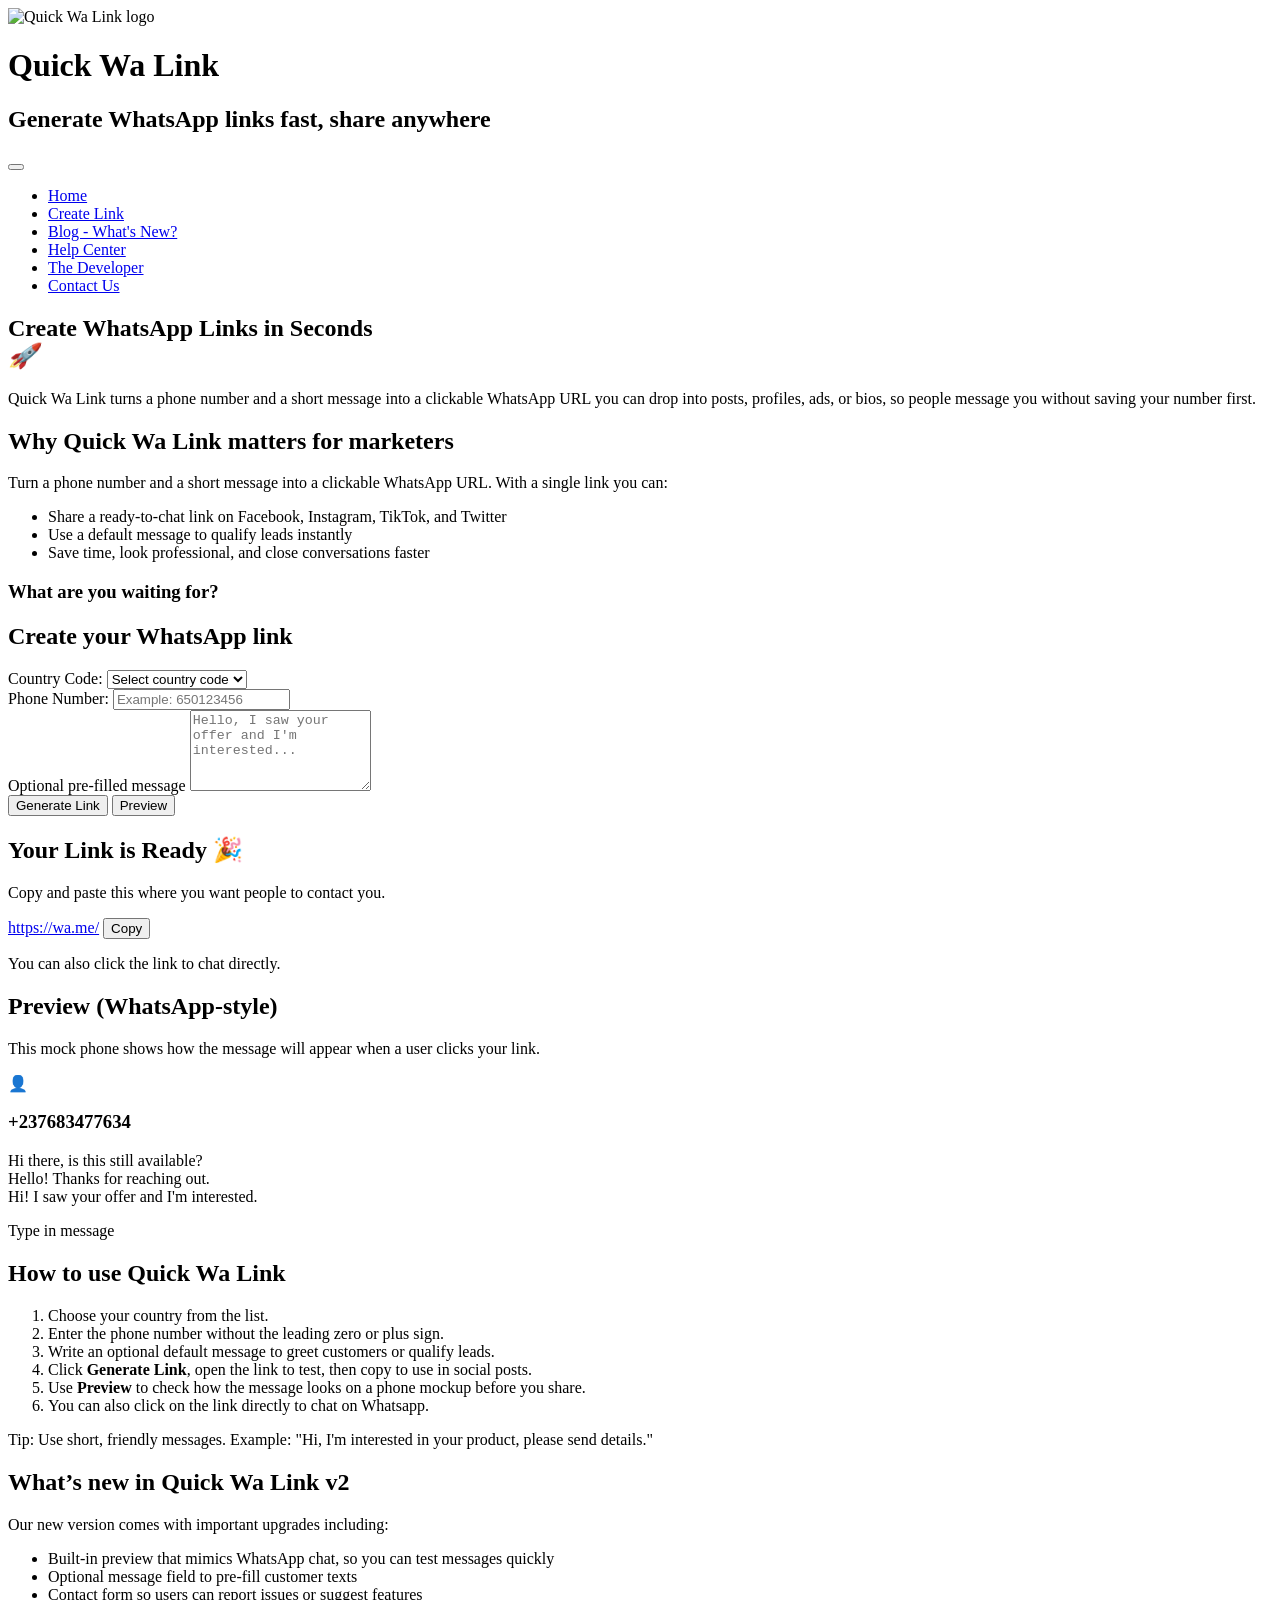
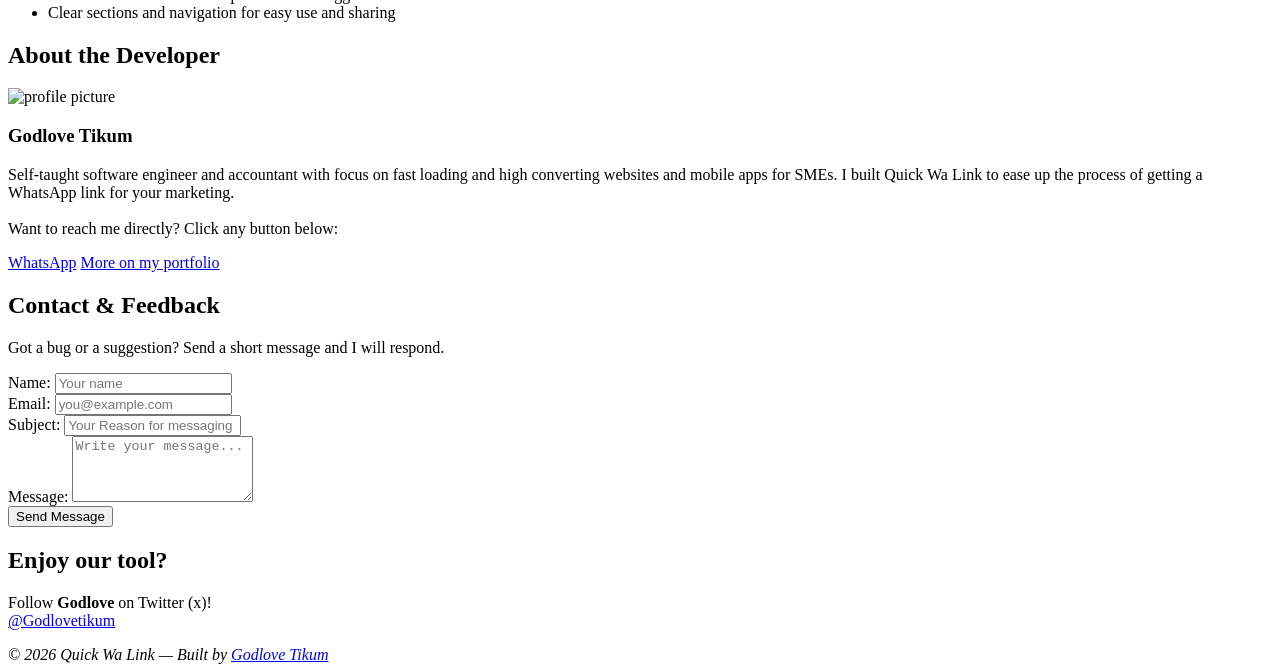
==== index.html @ 8b6dbb68 "Update developer information and links in index.html" ====
<!DOCTYPE html>
<html lang="en">
<head>
  <meta charset="utf-8" />
  <meta name="viewport" content="width=device-width,initial-scale=1" />
  <title>Quick Wa Link</title>
  <meta name="description" content="Quick Wa Link lets you generate free WhatsApp links with pre-filled messages for marketing, sales, and customer service.">
  <meta name="google-site-verification" content="a2Xe9n2LEOxR5Y1d8Mcm4lB1Clta56-SOBj-C-99ik8" />
  <link rel="icon" href="images/quick-wa-link-logo.png" type="image/png">
  <link rel="stylesheet" href="index-style.css" />
</head>
<body>

  <!-- Header -->
  <header class="site-header">
    <img src="images/quick-wa-link-logo.png" class="site-logo" alt="Quick Wa Link logo">
    
    <div class="brand">
      <h1 class="site-title">Quick Wa Link</h1>
      <h2 class="tagline">Generate WhatsApp links fast, share anywhere</h2>
    </div>
    
    <button id="menuBtn" class="menu-btn" aria-label="Toggle menu" aria-controls="navMenu" aria-expanded="false">
      <span class="bar"></span>
      <span class="bar"></span>
      <span class="bar"></span>
    </button>
  </header>
  
  <!-- Navigation -->
  <nav id="navMenu" aria-hidden="true">
    <ul class="nav-list">
      <li><a class="navLinks" href="#intro">Home</a></li>
      <li><a class="navLinks" href="#createLink">Create Link</a></li>
      <li><a class="navLinks" href="#blog">Blog - What's New?</a></li>
      <li><a class="navLinks" href="#help">Help Center</a></li>
      <li><a class="navLinks" href="#developer">The Developer</a></li>
      <li><a class="navLinks" href="#contactSection">Contact Us</a></li>
    </ul>
  </nav>

  <main>
    <!-- Intro / Hero -->
    <section id="intro" class="intro-section">
      <div class="wrap">
        <h2>Create WhatsApp Links in Seconds <br><i>🚀</i></h2>
        <p class="highlight">Quick Wa Link turns a phone number and a short message into a clickable WhatsApp URL you can drop into posts, profiles, ads, or bios, so people message you without saving your number first.</p>
      </div>
    </section>

    <!-- Why Section -->
    <section id="why" class="why-section">
      <div class="wrap">
        <h2>Why Quick Wa Link matters for marketers</h2>
        <p class="highlight">Turn a phone number and a short message into a clickable WhatsApp URL. With a single link you can:</p>
        <ul class="benefits-list">
          <li>Share a ready-to-chat link on Facebook, Instagram, TikTok, and Twitter</li>
          <li>Use a default message to qualify leads instantly</li>
          <li>Save time, look professional, and close conversations faster</li>
        </ul>
        <h3>What are you waiting for?</h3>
      </div>
    </section>

    <!-- Create / Form Section -->
    <section id="createLink" class="form-section">
      <div class="wrap">
        <h2>Create your WhatsApp link</h2>
        
        <form id="waForm">
          <div class="input-group">
            <label for="countryCode">Country Code:</label>
            <select id="countryCode" name="countryCode" required>
              <option value="">Select country code</option>
            </select>
          </div>
          
          <div class="input-group">
            <label for="phone">Phone Number:</label>
            <input id="phone" name="phone" type="tel" inputmode="numeric" pattern="\d{6,15}" maxlength="15" placeholder="Example: 650123456" required />
          </div>
          
          <div class="input-group">
            <label for="message">Optional pre-filled message</label>
            <textarea id="message" name="message" rows="5" placeholder="Hello, I saw your offer and I'm interested..."></textarea>
          </div>
          
          <div class="form-actions">
            <button type="submit" id="generateBtn">Generate Link</button>
            <button type="button" id="previewBtn">Preview</button>
          </div>
          <div id="notification" class="notification" role="status" aria-live="polite"></div>
        </form>
      </div>
    </section>

    <!-- Output / Link Section -->
    <section id="outputSection" class="output-section">
      <div class="wrap">
        <h2 class="output-title">Your Link is Ready 🎉</h2>
        <p class="output-instruction">Copy and paste this where you want people to contact you.</p>
        <div class="link-row">
          <a id="waLink" href="#" target="_blank" rel="noopener noreferrer" class="wa-link">https://wa.me/</a>
          <button id="copyBtn" class="copy-btn">Copy</button>
        </div>
        <p>You can also click the link to chat directly.</p>
      </div>
    </section>

    <!-- Preview Section -->
    <section id="previewSection" class="preview-section">
      <div class="wrap">
        <h2>Preview (WhatsApp-style)</h2>
        <p class="muted">This mock phone shows how the message will appear when a user clicks your link.</p>

        <div class="phone-preview" role="region" aria-label="WhatsApp preview">
          <div class="phone-top">
            <p>👤</p>
            <h3 id="preview-tel">+237683477634</h3>
          </div>
          <div class="phone-body">
            <div class="chat sent">Hi there, is this still available?</div>
            <div class="chat received">Hello! Thanks for reaching out.</div>
            <div class="chat sent" id="previewMessage">Hi! I saw your offer and I'm interested.</div>
          </div>
          <div class="phone-bottom">
            <p class="input">Type in message</p>
          </div>
        </div>
      </div>
    </section>

    <!-- Help / How to use -->
    <section id="help" class="help-section">
      <div class="wrap">
        <h2>How to use Quick Wa Link</h2>
        <ol>
          <li>Choose your country from the list.</li>
          <li>Enter the phone number without the leading zero or plus sign.</li>
          <li>Write an optional default message to greet customers or qualify leads.</li>
          <li>Click <strong>Generate Link</strong>, open the link to test, then copy to use in social posts.</li>
          <li>Use <strong>Preview</strong> to check how the message looks on a phone mockup before you share.</li>
          <li>You can also click on the link directly to chat on Whatsapp.</li>
        </ol>
        
        <p class="note">Tip: Use short, friendly messages. Example: "Hi, I'm interested in your product, please send details."</p>
      </div>
    </section>

    <!-- Blog Section -->
    <section id="blog" class="blog-section">
      <div class="wrap">
        <h2>What’s new in Quick Wa Link v2</h2>
        <p>Our new version comes with important upgrades including:</p>
        <ul>
          <li>Built-in preview that mimics WhatsApp chat, so you can test messages quickly</li>
          <li>Optional message field to pre-fill customer texts</li>
          <li>Contact form so users can report issues or suggest features</li>
          <li>Clear sections and navigation for easy use and sharing</li>
        </ul>
      </div>
    </section>

    <!-- About Developer -->
    <section id="developer" class="developer-section">
      <div class="wrap">
        <h2>About the Developer</h2>
        <div class="card">
          <img src="images/dev-profile-picture.jpg" alt="profile picture" class="profile-picture">
          <h3>Godlove Tikum</h3>
        </div>
        
        <div class="card">
          <p>Self-taught software engineer and accountant with focus on fast loading and high converting websites and mobile apps for SMEs. I built Quick Wa Link to ease up the process of getting a WhatsApp link for your marketing.<br><br>Want to reach me directly? Click any button below:</p>
          <nav class="socials">
            <a id="devWaLink" class="dev-wa" href="https://wa.me/237654841420?text=*Coming%20from%20Quick%20Wa%20Link*%0A%0AHello%20Gody..." target="_blank" rel="noopener noreferrer" data-whatsapp="+237654841420">WhatsApp</a>
            <a id="devFbLink" href="https://godlovetikum.netlify.app" target="_blank" rel="noopener">More on my portfolio</a>
          </nav>
        </div>
      </div>
    </section>

    <!-- Contact / Feedback -->
    <section id="contactSection" class="contact-section">
      <div class="wrap">
        <h2>Contact & Feedback</h2>
        <p class="muted">Got a bug or a suggestion? Send a short message and I will respond.</p>

        <form id="contactForm" action="https://formsubmit.co/5938a3d424f2c96cc46c101212c7d51c" method="post">
          <input type="hidden" name="_captcha" value="false">
          <input type="hidden" name="_next" value="https://quickwalink.netlify.app/thanks">
          
          
          <div class="input-group">
            <label for="name">Name:</label>
            <input id="name" name="name" type="text" placeholder="Your name" required />
          </div>
          
          <div class="input-group">
            <label for="email">Email:</label>
            <input id="email" name="email" type="email" placeholder="you@example.com" required />
          </div>
          
          <div class="input-group">
            <label for="subject">Subject:</label>
            <input type="text" name="subject" id="subject" placeholder="Your Reason for messaging us" required>
          </div>
          
          <div class="input-group">
            <label for="message">Message:</label>
            <textarea id="message" name="message" rows="4" placeholder="Write your message..." required></textarea>
          </div>
          
          <div class="form-actions">
            <button type="submit">Send Message</button>
          </div>
        </form>
      </div>
    </section>
    
    <section class="close">
      <h2>Enjoy our tool?</h2>
      <p>Follow <strong>Godlove</strong> on Twitter (x)!<br> <a href="https://x.com/Godlovetikum" rel="noopener" target="_blank">@Godlovetikum</a></p>
    </section>

    <footer class="site-footer">
      <div class="wrap">
        <i>&COPY; <span id="year"></span> Quick Wa Link — Built by <a href="https://godlovetikum.netlify.app" rel="noopener">Godlove Tikum</a></i>
      </div>
    </footer>
  </main>
  
  <script src="JavaScript.js"></script>
  <script>
    // Auto-update footer year
    document.getElementById("year").textContent = new Date().getFullYear();
  </script>
</body>
</html>
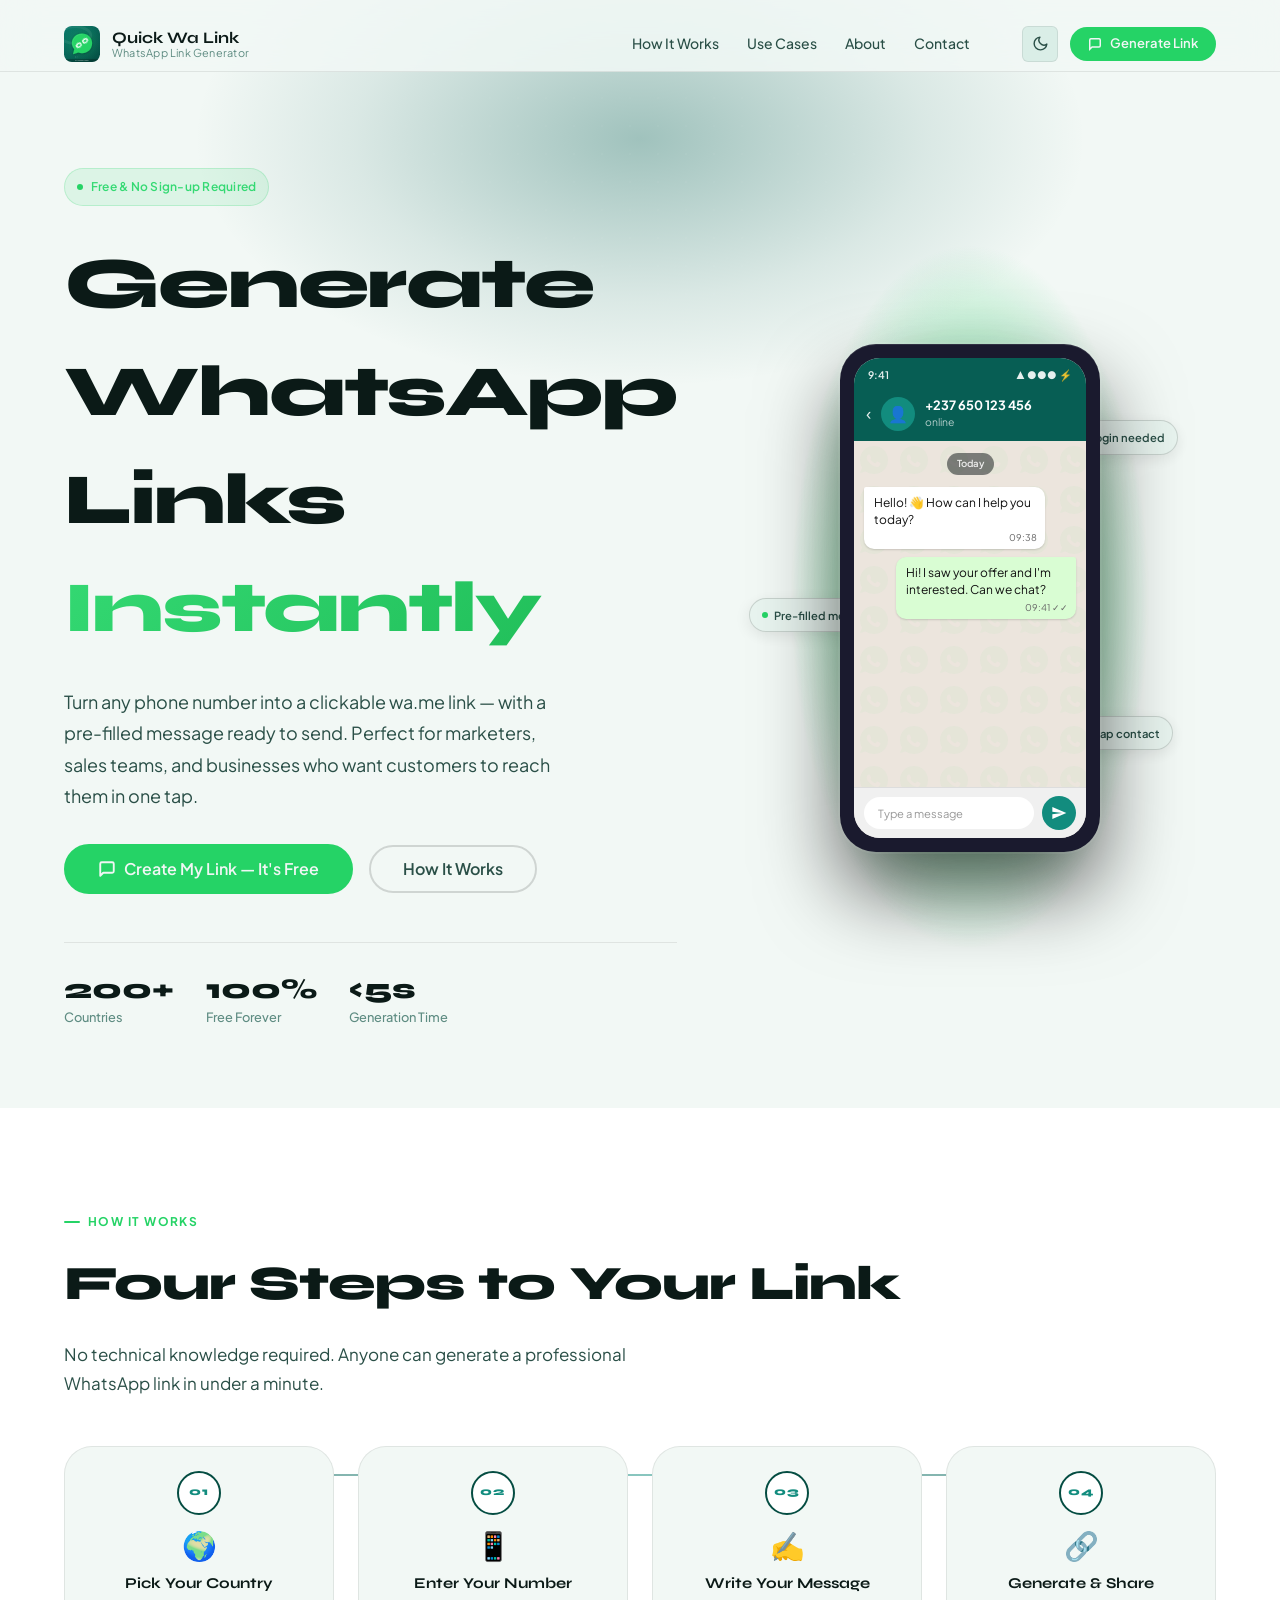
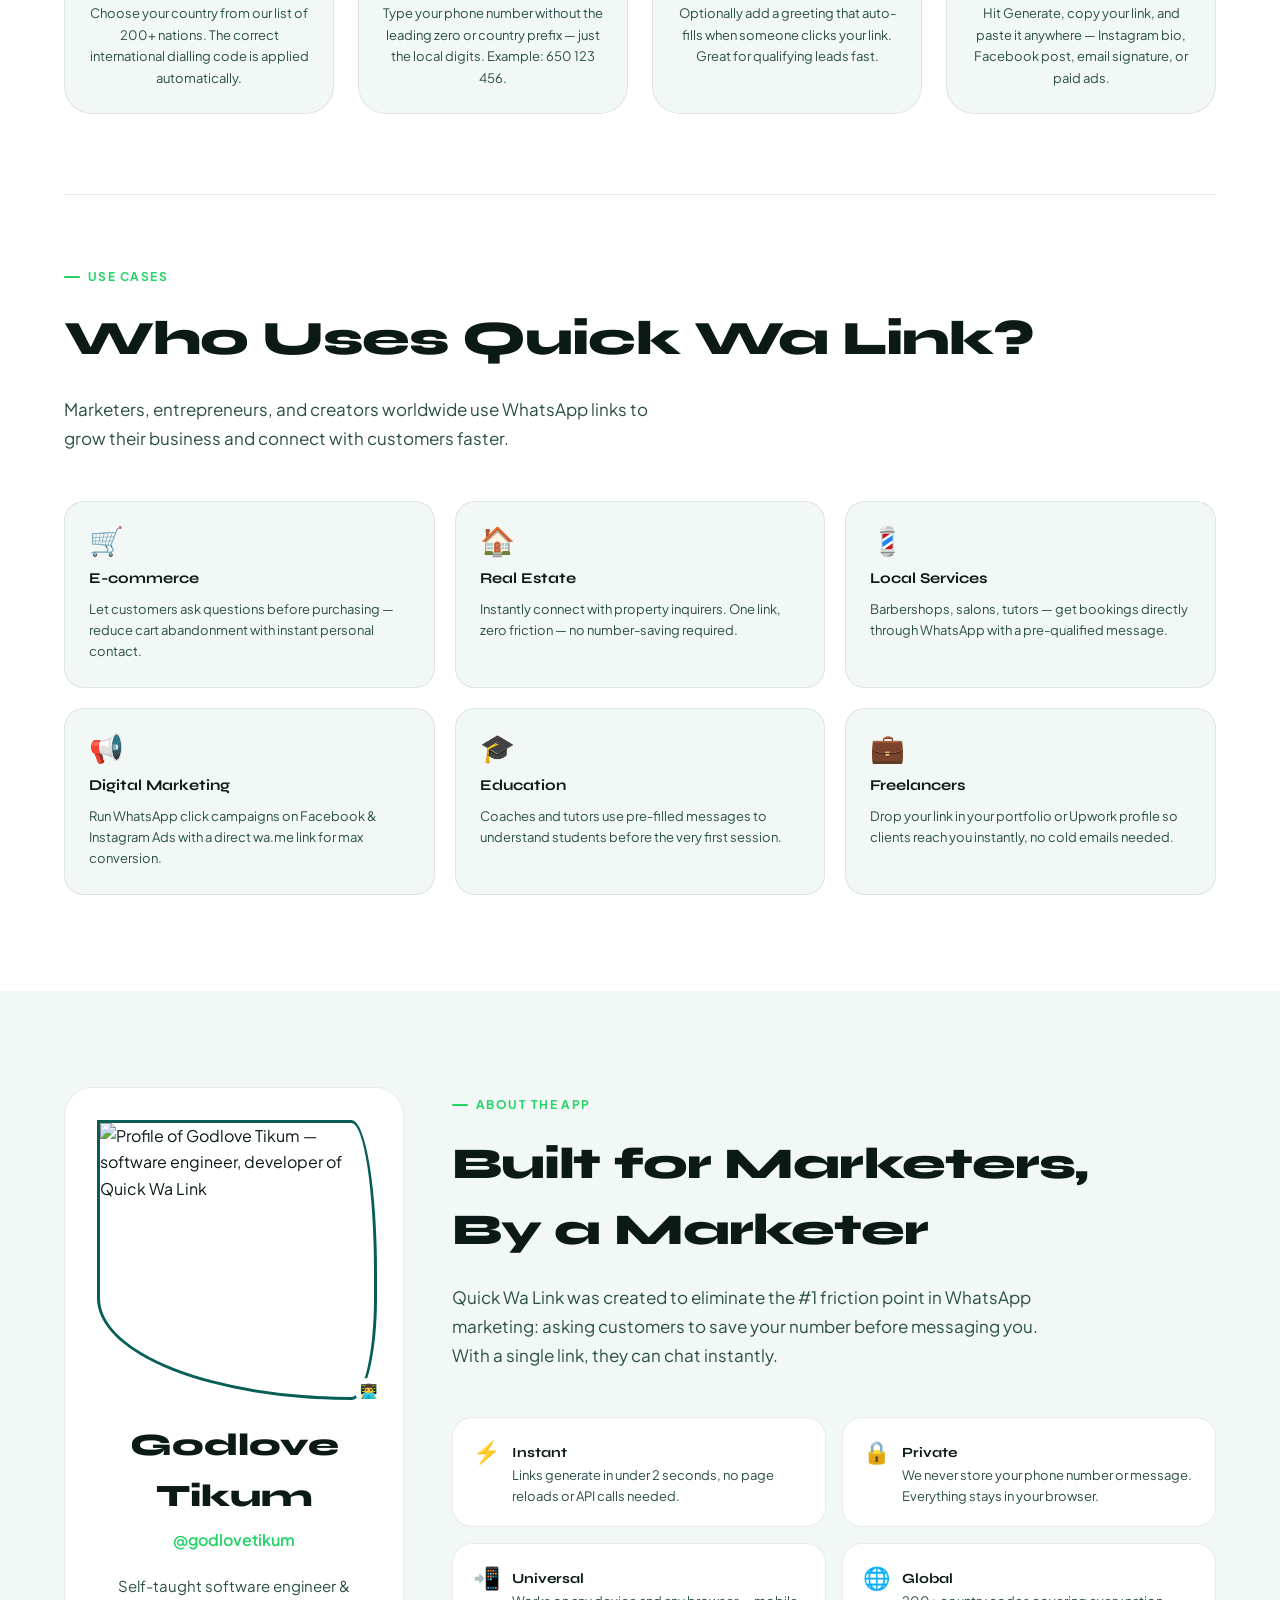
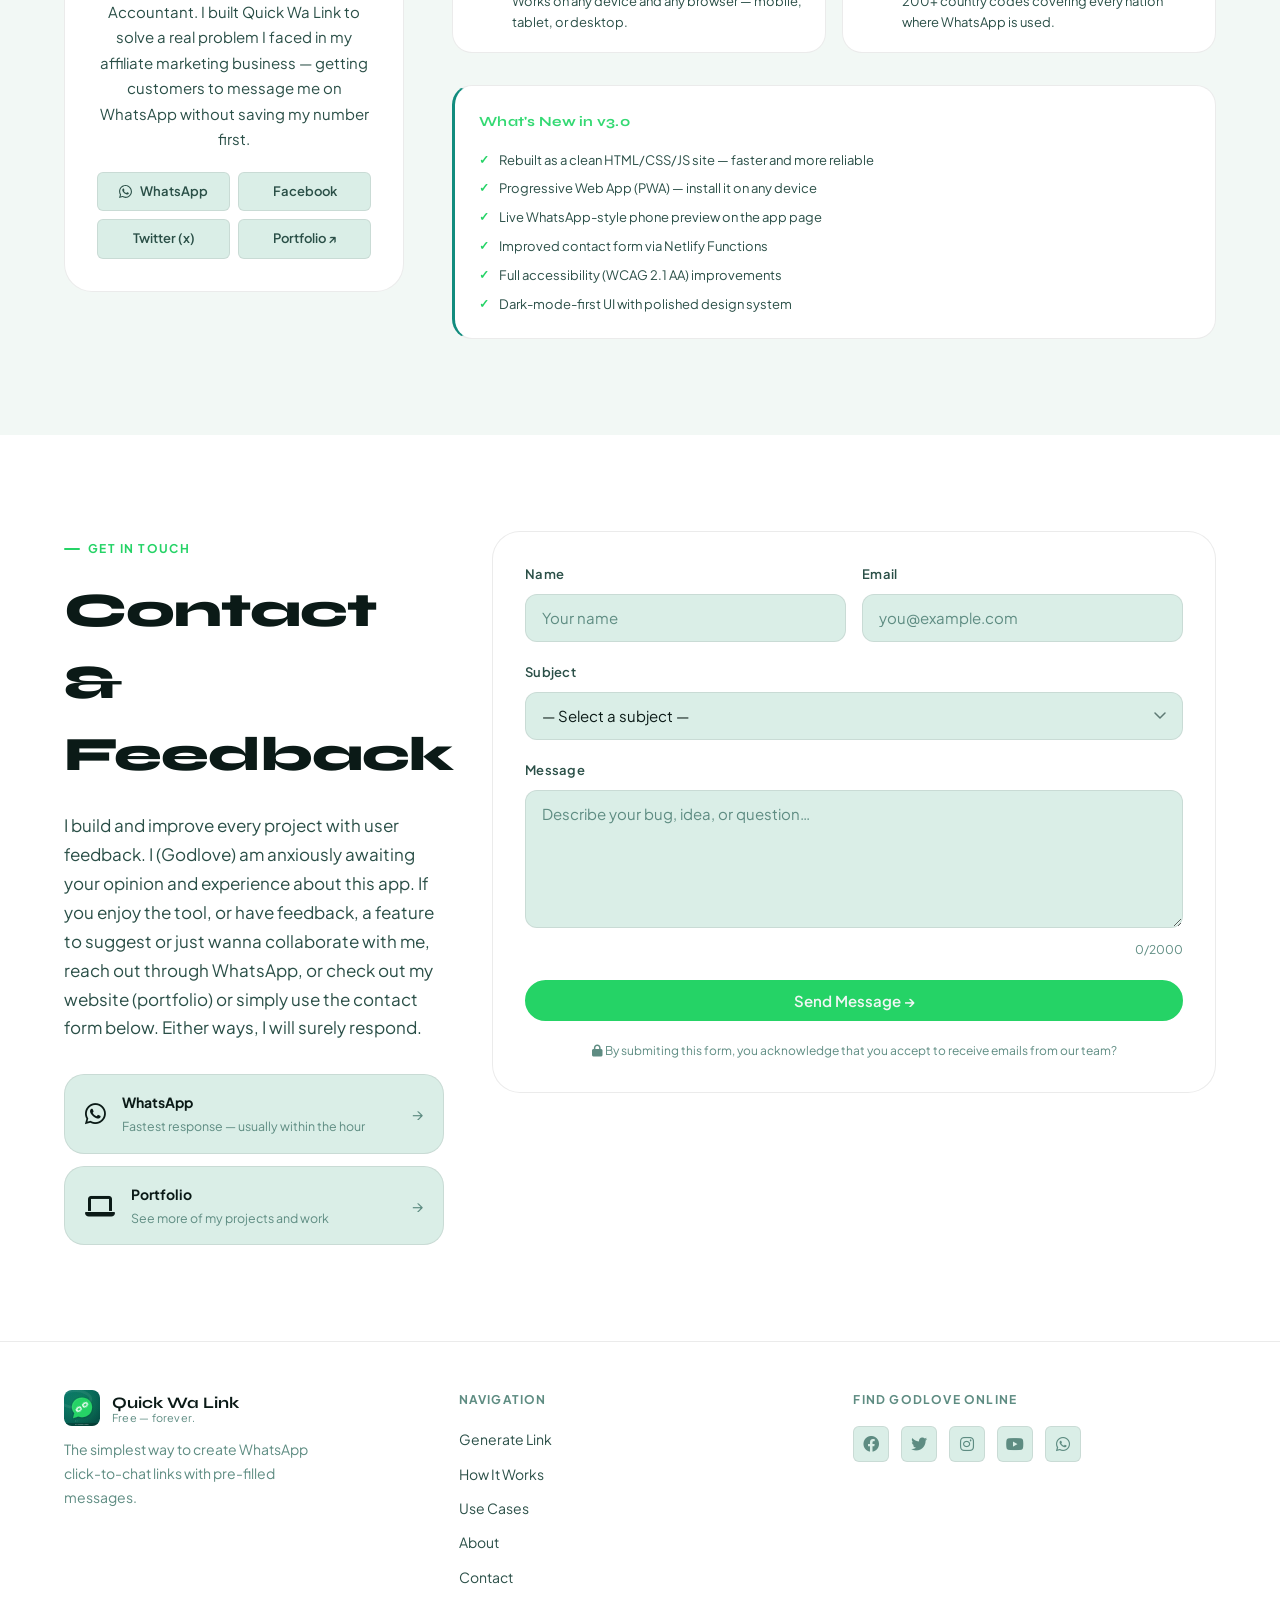
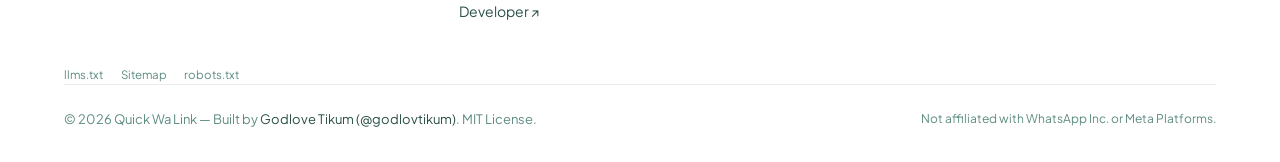
==== commit 5fc4536e: "V0.3 upgrade" ====
--- a/index.html
+++ b/index.html
@@ -1,239 +1,786 @@
 <!DOCTYPE html>
 <html lang="en">
 <head>
-  <meta charset="utf-8" />
-  <meta name="viewport" content="width=device-width,initial-scale=1" />
-  <title>Quick Wa Link</title>
-  <meta name="description" content="Quick Wa Link lets you generate free WhatsApp links with pre-filled messages for marketing, sales, and customer service.">
-  <meta name="google-site-verification" content="a2Xe9n2LEOxR5Y1d8Mcm4lB1Clta56-SOBj-C-99ik8" />
-  <link rel="icon" href="images/quick-wa-link-logo.png" type="image/png">
-  <link rel="stylesheet" href="index-style.css" />
+  <meta charset="UTF-8" />
+  <meta name="viewport" content="width=device-width, initial-scale=1.0" />
+    <meta name="google-site-verification" content="a2Xe9n2LEOxR5Y1d8Mcm4lB1Clta56-SOBj-C-99ik8" />
+  <!-- Primary Meta -->
+  <title>Quick Wa Link — Free WhatsApp Link Generator</title>
+  <meta name="title"       content="Quick Wa Link — Free WhatsApp Link Generator" />
+  <meta name="description" content="Generate free WhatsApp links with pre-filled messages in seconds. No app needed. Perfect for marketers, businesses, and creators. Built by Godlove Tikum." />
+  <meta name="keywords"    content="WhatsApp link generator, wa.me link, WhatsApp marketing, free WhatsApp link, click to chat WhatsApp, pre-filled message WhatsApp" />
+  <meta name="author"      content="Godlove Tikum" />
+  <meta name="robots"      content="index, follow" />
+  <meta name="theme-color" content="#075e54" />
+
+  <!-- Canonical -->
+  <link rel="canonical" href="https://quickwalink.netlify.app/" />
+  
+  <link rel="alternate" type="text/plain" title="LLMs.txt" href="https://quickwalink.netlify.app/llms.txt">
+  <!-- Open Graph -->
+  <meta property="og:type"        content="website" />
+  <meta property="og:url"         content="https://quickwalink.netlify.app/" />
+  <meta property="og:title"       content="Quick Wa Link — Free WhatsApp Link Generator" />
+  <meta property="og:description" content="Generate free WhatsApp links with pre-filled messages in seconds. Perfect for marketers, small businesses, and creators." />
+  <meta property="og:image"       content="https://quickwalink.netlify.app/assets/images/og-image.png" />
+  <meta property="og:site_name"   content="Quick Wa Link" />
+  <meta property="og:locale"      content="en_US" />
+
+  <!-- Twitter Card -->
+  <meta name="twitter:card"        content="summary_large_image" />
+  <meta name="twitter:url"         content="https://quickwalink.netlify.app/" />
+  <meta name="twitter:title"       content="Quick Wa Link — Free WhatsApp Link Generator" />
+  <meta name="twitter:description" content="Create clickable WhatsApp links with pre-filled messages. Share in bios, ads, posts. Free, instant, no account needed." />
+  <meta name="twitter:image"       content="https://quickwalink.netlify.app/assets/images/og-image.png" />
+  <meta name="twitter:creator"     content="@godlovtikum" />
+
+  <!-- PWA -->
+  <link rel="manifest" href="/manifest.json" />
+  <meta name="apple-mobile-web-app-capable"           content="yes" />
+  <meta name="apple-mobile-web-app-status-bar-style"  content="black-translucent" />
+  <meta name="apple-mobile-web-app-title"             content="Quick Wa Link" />
+  <meta name="application-name"                       content="Quick Wa Link" />
+  <link rel="apple-touch-icon"                    href="/assets/icons/icon-192.png" />
+  <link rel="apple-touch-icon" sizes="152x152"   href="/assets/icons/icon-152.png" />
+  <link rel="apple-touch-icon" sizes="144x144"   href="/assets/icons/icon-144.png" />
+  <link rel="apple-touch-icon" sizes="128x128"   href="/assets/icons/icon-128.png" />
+  <meta name="msapplication-TileColor"  content="#075e54" />
+  <meta name="msapplication-TileImage"  content="/assets/icons/icon-144.png" />
+  <meta name="msapplication-config"     content="none" />
+
+  <!-- Favicons -->
+  <link rel="icon" type="image/svg+xml"           href="/assets/icons/icon.svg" />
+  <link rel="icon" type="image/png" sizes="32x32" href="/assets/icons/icon-32.png" />
+  <link rel="icon" type="image/png" sizes="16x16" href="/assets/icons/icon-16.png" />
+  <link rel="shortcut icon" type="image/png"      href="/assets/icons/icon-32.png" />
+
+  <!-- Theme: run before stylesheets to prevent light/dark flash -->
+  <script>
+    (function () {
+      var saved = localStorage.getItem('qwl-theme');
+      var sys   = window.matchMedia('(prefers-color-scheme:light)').matches ? 'light' : 'dark';
+      if ((saved || sys) === 'light') document.documentElement.setAttribute('data-theme', 'light');
+    })();
+  </script>
+
+  <!-- Fonts -->
+  <link rel="preconnect" href="https://fonts.googleapis.com" />
+  <link rel="preconnect" href="https://fonts.gstatic.com" crossorigin />
+  <link href="https://fonts.googleapis.com/css2?family=Syne:wght@400;600;700;800&family=Plus+Jakarta+Sans:ital,wght@0,300;0,400;0,500;0,600;1,400&display=swap" rel="stylesheet" />
+
+  <!-- Styles -->
+  <link rel="stylesheet" href="/assets/css/main.css" />
+  <link rel="stylesheet" href="/assets/css/index.css" />
+  <link rel="stylesheet" href="/assets/css/icons/fonts_awesome.css">
+
+  <!-- Structured Data -->
+  <script type="application/ld+json">
+  {
+    "@context": "https://schema.org",
+    "@type": "WebApplication",
+    "name": "Quick Wa Link",
+    "url": "https://quickwalink.netlify.app",
+    "description": "Free WhatsApp link generator with pre-filled message support. Create wa.me links instantly.",
+    "applicationCategory": "UtilitiesApplication",
+    "operatingSystem": "Any",
+    "offers": {
+      "@type": "Offer",
+      "price": "0",
+      "priceCurrency": "USD"
+    },
+    "author": {
+      "@type": "Person",
+      "name": "Godlove Tikum",
+      "url": "https://godlovetikum.netlify.app",
+      "description": "Self-taught software engineer and accountant based in Cameroon who builds fast loading And high converting websites and mobile apps for SMEs.",
+      "sameAs": [
+        "https://facebook.com/godlovetikum101",
+        "https://x.com/Godlovetikum",
+        "https://github.com/godlovetikum"
+      ]
+    }
+  }
+  </script>
 </head>
 <body>
 
-  <!-- Header -->
-  <header class="site-header">
-    <img src="images/quick-wa-link-logo.png" class="site-logo" alt="Quick Wa Link logo">
-    
-    <div class="brand">
-      <h1 class="site-title">Quick Wa Link</h1>
-      <h2 class="tagline">Generate WhatsApp links fast, share anywhere</h2>
+  <!-- Skip Navigation -->
+  <a href="#mainContent" class="skip-link">Skip to main content</a>
+
+  <!-- ── Site Header ─────────────────────────────────────── -->
+  <header class="site-header" id="siteHeader" role="banner">
+    <div class="container">
+      <div class="header-inner">
+        <a href="/" class="header-brand" aria-label="Quick Wa Link — Home">
+          <img src="/assets/icons/icon.svg" alt="" class="brand-icon" width="36" height="36" aria-hidden="true" />
+          <div class="brand-text">
+            <span class="brand-name">Quick Wa Link</span>
+            <span class="brand-tagline">WhatsApp Link Generator</span>
+          </div>
+        </a>
+
+        <nav class="nav-links" aria-label="Main navigation">
+          <a href="#howItWorks"  class="nav-link">How It Works</a>
+          <a href="#useCases"    class="nav-link">Use Cases</a>
+          <a href="#about"       class="nav-link">About</a>
+          <a href="#contact"     class="nav-link">Contact</a>
+        </nav>
+
+        <div class="header-cta">
+          <button class="theme-toggle" id="themeToggle" aria-label="Switch to light mode" aria-pressed="false">
+            <svg class="icon-sun" width="17" height="17" viewBox="0 0 24 24" fill="none" stroke="currentColor" stroke-width="2" stroke-linecap="round" stroke-linejoin="round" aria-hidden="true">
+              <circle cx="12" cy="12" r="4"/>
+              <path d="M12 2v2M12 20v2M4.93 4.93l1.41 1.41M17.66 17.66l1.41 1.41M2 12h2M20 12h2M6.34 17.66l-1.41 1.41M19.07 4.93l-1.41 1.41"/>
+            </svg>
+            <svg class="icon-moon" width="17" height="17" viewBox="0 0 24 24" fill="none" stroke="currentColor" stroke-width="2" stroke-linecap="round" stroke-linejoin="round" aria-hidden="true">
+              <path d="M21 12.79A9 9 0 1111.21 3 7 7 0 0021 12.79z"/>
+            </svg>
+          </button>
+          <a href="/dashboard/" class="btn btn-primary btn-sm">
+            <svg width="14" height="14" viewBox="0 0 24 24" fill="none" stroke="currentColor" stroke-width="2.5" stroke-linecap="round" aria-hidden="true">
+              <path d="M21 15a2 2 0 01-2 2H7l-4 4V5a2 2 0 012-2h14a2 2 0 012 2z"/>
+            </svg>
+            Generate Link
+          </a>
+        </div>
+
+        <button
+          class="menu-toggle"
+          id="menuToggle"
+          aria-label="Open navigation menu"
+          aria-expanded="false"
+          aria-controls="mobileNav"
+        >
+          <span></span><span></span><span></span>
+        </button>
+      </div>
     </div>
-    
-    <button id="menuBtn" class="menu-btn" aria-label="Toggle menu" aria-controls="navMenu" aria-expanded="false">
-      <span class="bar"></span>
-      <span class="bar"></span>
-      <span class="bar"></span>
-    </button>
   </header>
-  
-  <!-- Navigation -->
-  <nav id="navMenu" aria-hidden="true">
-    <ul class="nav-list">
-      <li><a class="navLinks" href="#intro">Home</a></li>
-      <li><a class="navLinks" href="#createLink">Create Link</a></li>
-      <li><a class="navLinks" href="#blog">Blog - What's New?</a></li>
-      <li><a class="navLinks" href="#help">Help Center</a></li>
-      <li><a class="navLinks" href="#developer">The Developer</a></li>
-      <li><a class="navLinks" href="#contactSection">Contact Us</a></li>
-    </ul>
+
+  <!-- Mobile Navigation -->
+  <nav class="mobile-nav" id="mobileNav" aria-label="Mobile navigation" aria-hidden="true">
+    <div class="mobile-nav-links">
+      <a href="#howItWorks"  class="mobile-nav-link">How It Works</a>
+      <a href="#useCases"    class="mobile-nav-link">Use Cases</a>
+      <a href="#about"       class="mobile-nav-link">About</a>
+      <a href="#contact"     class="mobile-nav-link">Contact</a>
+    </div>
+    <a href="/dashboard/" class="btn btn-primary btn-full">
+      Generate My Link →
+    </a>
   </nav>
 
-  <main>
-    <!-- Intro / Hero -->
-    <section id="intro" class="intro-section">
-      <div class="wrap">
-        <h2>Create WhatsApp Links in Seconds <br><i>🚀</i></h2>
-        <p class="highlight">Quick Wa Link turns a phone number and a short message into a clickable WhatsApp URL you can drop into posts, profiles, ads, or bios, so people message you without saving your number first.</p>
+  <!-- ── Main Content ─────────────────────────────────────── -->
+  <main id="mainContent">
+
+    <!-- ── Hero ─────────────────────────────────────────────── -->
+    <section class="hero" id="hero" aria-labelledby="heroHeadline">
+      <div class="hero-bg" aria-hidden="true"></div>
+
+      <div class="container">
+        <div class="hero-inner">
+
+          <div class="hero-content">
+            <div class="hero-badge reveal">
+              <span class="badge badge-green">
+                <span class="badge-dot" aria-hidden="true"></span>
+                Free &amp; No Sign-up Required
+              </span>
+            </div>
+
+            <h1 class="hero-headline reveal reveal-delay-1" id="heroHeadline">
+              Generate WhatsApp Links
+              <span class="hero-headline-accent">Instantly</span>
+            </h1>
+
+            <p class="hero-subheadline reveal reveal-delay-2">
+              Turn any phone number into a clickable wa.me link — with a pre-filled message ready to send.
+              Perfect for marketers, sales teams, and businesses who want customers to reach them in one tap.
+            </p>
+
+            <div class="hero-actions reveal reveal-delay-3">
+              <a href="/dashboard/" class="btn btn-primary btn-lg">
+                <svg width="18" height="18" viewBox="0 0 24 24" fill="none" stroke="currentColor" stroke-width="2.5" stroke-linecap="round" stroke-linejoin="round" aria-hidden="true">
+                  <path d="M21 15a2 2 0 01-2 2H7l-4 4V5a2 2 0 012-2h14a2 2 0 012 2z"/>
+                </svg>
+                Create My Link — It's Free
+              </a>
+              <a href="#howItWorks" class="btn btn-secondary btn-lg">
+                How It Works
+              </a>
+            </div>
+
+            <div class="hero-stats reveal reveal-delay-4" aria-label="Quick statistics">
+              <div class="stat-item">
+                <span class="stat-value">200+</span>
+                <span class="stat-label">Countries</span>
+              </div>
+              <div class="stat-item">
+                <span class="stat-value">100%</span>
+                <span class="stat-label">Free Forever</span>
+              </div>
+              <div class="stat-item">
+                <span class="stat-value">&lt;5s</span>
+                <span class="stat-label">Generation Time</span>
+              </div>
+            </div>
+          </div>
+
+          <!-- Phone Mockup Visual -->
+          <div class="hero-visual" aria-hidden="true">
+            <div class="hero-phone-wrap">
+              <div class="hero-phone-glow"></div>
+
+              <div class="phone-mockup">
+                <div class="phone-screen">
+                  <!-- Status bar -->
+                  <div class="phone-statusbar">
+                    <span>9:41</span>
+                    <span>▲ ●●● ⚡</span>
+                  </div>
+                  <!-- Chat header -->
+                  <div class="phone-header">
+                    <span class="phone-back-btn" aria-hidden="true">‹</span>
+                    <div class="phone-avatar">👤</div>
+                    <div class="phone-contact-info">
+                      <div class="phone-contact-name">+237 650 123 456</div>
+                      <div class="phone-contact-status">online</div>
+                    </div>
+                  </div>
+                  <!-- Chat body -->
+                  <div class="phone-chat-body">
+                    <div class="chat-date-chip">Today</div>
+                    <div class="chat-bubble received">
+                      Hello! 👋 How can I help you today?
+                      <span class="chat-bubble-time">09:38</span>
+                    </div>
+                    <div class="chat-bubble sent">
+                      Hi! I saw your offer and I'm interested. Can we chat?
+                      <span class="chat-bubble-time">09:41 ✓✓</span>
+                    </div>
+                  </div>
+                  <!-- Input bar -->
+                  <div class="phone-input-bar">
+                    <div class="phone-input-field">Type a message</div>
+                    <div class="phone-send-btn" aria-hidden="true">
+                      <svg width="16" height="16" viewBox="0 0 24 24">
+                        <path d="M2.01 21L23 12 2.01 3 2 10l15 2-15 2z"/>
+                      </svg>
+                    </div>
+                  </div>
+                </div>
+              </div>
+
+              <!-- Floating tag labels -->
+              <div class="phone-float-tags" aria-hidden="true">
+                <div class="phone-float-tag">
+                  <span class="tag-dot"></span>No login needed
+                </div>
+                <div class="phone-float-tag">
+                  <span class="tag-dot"></span>Pre-filled message
+                </div>
+                <div class="phone-float-tag">
+                  <span class="tag-dot"></span>One-tap contact
+                </div>
+              </div>
+            </div>
+          </div>
+
+        </div>
       </div>
     </section>
 
-    <!-- Why Section -->
-    <section id="why" class="why-section">
-      <div class="wrap">
-        <h2>Why Quick Wa Link matters for marketers</h2>
-        <p class="highlight">Turn a phone number and a short message into a clickable WhatsApp URL. With a single link you can:</p>
-        <ul class="benefits-list">
-          <li>Share a ready-to-chat link on Facebook, Instagram, TikTok, and Twitter</li>
-          <li>Use a default message to qualify leads instantly</li>
-          <li>Save time, look professional, and close conversations faster</li>
-        </ul>
-        <h3>What are you waiting for?</h3>
+    <!-- ── How It Works ──────────────────────────────────────── -->
+    <section class="section how-it-works" id="howItWorks" aria-labelledby="howItWorksTitle">
+      <div class="container">
+
+        <div class="reveal">
+          <p class="section-label">How It Works</p>
+          <h2 class="section-title" id="howItWorksTitle">Four Steps to Your Link</h2>
+          <p class="section-subtitle">
+            No technical knowledge required. Anyone can generate a professional WhatsApp link in under a minute.
+          </p>
+        </div>
+
+        <div class="steps-grid" role="list" aria-label="Steps to generate a WhatsApp link">
+
+          <div class="step-card reveal reveal-delay-1" role="listitem">
+            <div class="step-number" aria-hidden="true">01</div>
+            <div class="step-icon" aria-hidden="true">🌍</div>
+            <h3 class="step-title">Pick Your Country</h3>
+            <p class="step-desc">
+              Choose your country from our list of 200+ nations. The correct international dialling code is applied automatically.
+            </p>
+          </div>
+
+          <div class="step-card reveal reveal-delay-2" role="listitem">
+            <div class="step-number" aria-hidden="true">02</div>
+            <div class="step-icon" aria-hidden="true">📱</div>
+            <h3 class="step-title">Enter Your Number</h3>
+            <p class="step-desc">
+              Type your phone number without the leading zero or country prefix — just the local digits. Example: 650 123 456.
+            </p>
+          </div>
+
+          <div class="step-card reveal reveal-delay-3" role="listitem">
+            <div class="step-number" aria-hidden="true">03</div>
+            <div class="step-icon" aria-hidden="true">✍️</div>
+            <h3 class="step-title">Write Your Message</h3>
+            <p class="step-desc">
+              Optionally add a greeting that auto-fills when someone clicks your link. Great for qualifying leads fast.
+            </p>
+          </div>
+
+          <div class="step-card reveal reveal-delay-4" role="listitem">
+            <div class="step-number" aria-hidden="true">04</div>
+            <div class="step-icon" aria-hidden="true">🔗</div>
+            <h3 class="step-title">Generate &amp; Share</h3>
+            <p class="step-desc">
+              Hit Generate, copy your link, and paste it anywhere — Instagram bio, Facebook post, email signature, or paid ads.
+            </p>
+          </div>
+
+        </div>
+
+        <div class="section-divider" aria-hidden="true"></div>
+
+        <!-- Use Cases -->
+        <div id="useCases" aria-labelledby="useCasesTitle">
+          <div class="reveal">
+            <p class="section-label">Use Cases</p>
+            <h2 class="section-title" id="useCasesTitle">Who Uses Quick Wa Link?</h2>
+            <p class="section-subtitle">
+              Marketers, entrepreneurs, and creators worldwide use WhatsApp links to grow their business and connect with customers faster.
+            </p>
+          </div>
+
+          <div class="use-cases-grid">
+
+            <article class="use-case-card reveal reveal-delay-1">
+              <div class="use-case-icon" aria-hidden="true">🛒</div>
+              <h3 class="use-case-title">E-commerce</h3>
+              <p class="use-case-desc">Let customers ask questions before purchasing — reduce cart abandonment with instant personal contact.</p>
+            </article>
+
+            <article class="use-case-card reveal reveal-delay-2">
+              <div class="use-case-icon" aria-hidden="true">🏠</div>
+              <h3 class="use-case-title">Real Estate</h3>
+              <p class="use-case-desc">Instantly connect with property inquirers. One link, zero friction — no number-saving required.</p>
+            </article>
+
+            <article class="use-case-card reveal reveal-delay-3">
+              <div class="use-case-icon" aria-hidden="true">💈</div>
+              <h3 class="use-case-title">Local Services</h3>
+              <p class="use-case-desc">Barbershops, salons, tutors — get bookings directly through WhatsApp with a pre-qualified message.</p>
+            </article>
+
+            <article class="use-case-card reveal reveal-delay-1">
+              <div class="use-case-icon" aria-hidden="true">📢</div>
+              <h3 class="use-case-title">Digital Marketing</h3>
+              <p class="use-case-desc">Run WhatsApp click campaigns on Facebook &amp; Instagram Ads with a direct wa.me link for max conversion.</p>
+            </article>
+
+            <article class="use-case-card reveal reveal-delay-2">
+              <div class="use-case-icon" aria-hidden="true">🎓</div>
+              <h3 class="use-case-title">Education</h3>
+              <p class="use-case-desc">Coaches and tutors use pre-filled messages to understand students before the very first session.</p>
+            </article>
+
+            <article class="use-case-card reveal reveal-delay-3">
+              <div class="use-case-icon" aria-hidden="true">💼</div>
+              <h3 class="use-case-title">Freelancers</h3>
+              <p class="use-case-desc">Drop your link in your portfolio or Upwork profile so clients reach you instantly, no cold emails needed.</p>
+            </article>
+
+          </div>
+        </div>
+
       </div>
     </section>
 
-    <!-- Create / Form Section -->
-    <section id="createLink" class="form-section">
-      <div class="wrap">
-        <h2>Create your WhatsApp link</h2>
-        
-        <form id="waForm">
-          <div class="input-group">
-            <label for="countryCode">Country Code:</label>
-            <select id="countryCode" name="countryCode" required>
-              <option value="">Select country code</option>
-            </select>
-          </div>
-          
-          <div class="input-group">
-            <label for="phone">Phone Number:</label>
-            <input id="phone" name="phone" type="tel" inputmode="numeric" pattern="\d{6,15}" maxlength="15" placeholder="Example: 650123456" required />
-          </div>
-          
-          <div class="input-group">
-            <label for="message">Optional pre-filled message</label>
-            <textarea id="message" name="message" rows="5" placeholder="Hello, I saw your offer and I'm interested..."></textarea>
-          </div>
-          
-          <div class="form-actions">
-            <button type="submit" id="generateBtn">Generate Link</button>
-            <button type="button" id="previewBtn">Preview</button>
-          </div>
-          <div id="notification" class="notification" role="status" aria-live="polite"></div>
-        </form>
+    <!-- ── About ─────────────────────────────────────────────── -->
+    <section class="section" id="about" aria-labelledby="aboutTitle">
+      <div class="container">
+        <h2 class="sr-only" id="aboutTitle">About Quick Wa Link &amp; Its Developer</h2>
+
+        <div class="about-inner">
+
+          <!-- Developer Card -->
+          <aside>
+            <div class="dev-card reveal">
+              <div class="dev-avatar-wrap">
+                <img
+                  src="https://godlovetikum.netlify.app/assets/images/godlove-tikum-profile.png"
+                  alt="Profile of Godlove Tikum — software engineer, developer of Quick Wa Link"
+                  class="dev-avatar"
+                  width="80"
+                  height="80"
+                  loading="lazy"
+                />
+                <div class="dev-avatar-badge" aria-hidden="true">👨‍💻</div>
+              </div>
+
+              <h3 class="dev-name">Godlove Tikum</h3>
+              <p class="dev-handle">@godlovetikum</p>
+
+              <p class="dev-bio">
+                Self-taught software engineer & Accountant. I built Quick Wa Link to solve a real problem I faced in my affiliate marketing business — getting customers to message me on WhatsApp without saving my number first.
+              </p>
+
+              <div class="dev-socials" role="list" aria-label="Social media links">
+
+                <a
+                  href="https://wa.me/237654841420?text=*From%20Quick%20Wa%20Link*%0AHello%20Godlove!"
+                  target="_blank"
+                  rel="noopener noreferrer"
+                  class="dev-social-btn wa-btn"
+                  role="listitem"
+                  aria-label="Chat with Godlove on WhatsApp"
+                >
+                  <svg width="13" height="13" viewBox="0 0 24 24" fill="currentColor" aria-hidden="true">
+                    <path d="M17.472 14.382c-.297-.149-1.758-.867-2.03-.967-.273-.099-.471-.148-.67.15-.197.297-.767.966-.94 1.164-.173.199-.347.223-.644.075-.297-.15-1.255-.463-2.39-1.475-.883-.788-1.48-1.761-1.653-2.059-.173-.297-.018-.458.13-.606.134-.133.298-.347.446-.52.149-.174.198-.298.298-.497.099-.198.05-.371-.025-.52-.075-.149-.669-1.612-.916-2.207-.242-.579-.487-.5-.669-.51-.173-.008-.371-.01-.57-.01-.198 0-.52.074-.792.372-.272.297-1.04 1.016-1.04 2.479 0 1.462 1.065 2.875 1.213 3.074.149.198 2.096 3.2 5.077 4.487.709.306 1.262.489 1.694.625.712.227 1.36.195 1.871.118.571-.085 1.758-.719 2.006-1.413.248-.694.248-1.289.173-1.413-.074-.124-.272-.198-.57-.347m-5.421 7.403h-.004a9.87 9.87 0 01-5.031-1.378l-.361-.214-3.741.982.998-3.648-.235-.374a9.86 9.86 0 01-1.51-5.26c.001-5.45 4.436-9.884 9.888-9.884 2.64 0 5.122 1.03 6.988 2.898a9.825 9.825 0 012.893 6.994c-.003 5.45-4.437 9.884-9.885 9.884m8.413-18.297A11.815 11.815 0 0012.05 0C5.495 0 .16 5.335.157 11.892c0 2.096.547 4.142 1.588 5.945L.057 24l6.305-1.654a11.882 11.882 0 005.683 1.448h.005c6.554 0 11.89-5.335 11.893-11.893a11.821 11.821 0 00-3.48-8.413z"/>
+                  </svg>
+                  WhatsApp
+                </a>
+
+                <a href="https://facebook.com/godlovetikum" target="_blank" rel="noopener noreferrer" class="dev-social-btn" role="listitem" aria-label="Godlove on Facebook">
+                  Facebook
+                </a>
+
+                <a href="https://x.com/Godlovtikum" target="_blank" rel="noopener noreferrer" class="dev-social-btn" role="listitem" aria-label="Godlove on Twitter">
+                  Twitter (x)
+                </a>
+
+                <a href="https://godlovetikum.netlify.app" target="_blank" rel="noopener" class="dev-social-btn" role="listitem" aria-label="Godlove Tikum portfolio website">
+                  Portfolio ↗
+                </a>
+
+              </div>
+            </div>
+          </aside>
+
+          <!-- App Info -->
+          <div class="about-app-info">
+
+            <div class="reveal">
+              <p class="section-label">About the App</p>
+              <h3 class="section-title section-title--about">
+                Built for Marketers,<br />By a Marketer
+              </h3>
+              <p class="section-subtitle">
+                Quick Wa Link was created to eliminate the #1 friction point in WhatsApp marketing: asking customers to save your number before messaging you. With a single link, they can chat instantly.
+              </p>
+            </div>
+
+            <div class="app-features-grid">
+
+              <div class="app-feature reveal reveal-delay-1">
+                <span class="app-feature-icon" aria-hidden="true">⚡</span>
+                <div>
+                  <strong class="app-feature-title">Instant</strong>
+                  <p class="app-feature-desc">Links generate in under 2 seconds, no page reloads or API calls needed.</p>
+                </div>
+              </div>
+
+              <div class="app-feature reveal reveal-delay-2">
+                <span class="app-feature-icon" aria-hidden="true">🔒</span>
+                <div>
+                  <strong class="app-feature-title">Private</strong>
+                  <p class="app-feature-desc">We never store your phone number or message. Everything stays in your browser.</p>
+                </div>
+              </div>
+
+              <div class="app-feature reveal reveal-delay-3">
+                <span class="app-feature-icon" aria-hidden="true">📲</span>
+                <div>
+                  <strong class="app-feature-title">Universal</strong>
+                  <p class="app-feature-desc">Works on any device and any browser — mobile, tablet, or desktop.</p>
+                </div>
+              </div>
+
+              <div class="app-feature reveal reveal-delay-4">
+                <span class="app-feature-icon" aria-hidden="true">🌐</span>
+                <div>
+                  <strong class="app-feature-title">Global</strong>
+                  <p class="app-feature-desc">200+ country codes covering every nation where WhatsApp is used.</p>
+                </div>
+              </div>
+
+            </div>
+
+            <div class="changelog reveal">
+              <h4 class="changelog-title">What's New in v3.0</h4>
+              <ul class="changelog-list">
+                <li>Rebuilt as a clean HTML/CSS/JS site — faster and more reliable</li>
+                <li>Progressive Web App (PWA) — install it on any device</li>
+                <li>Live WhatsApp-style phone preview on the app page</li>
+                <li>Improved contact form via Netlify Functions</li>
+                <li>Full accessibility (WCAG 2.1 AA) improvements</li>
+                <li>Dark-mode-first UI with polished design system</li>
+              </ul>
+            </div>
+
+          </div>
+        </div>
       </div>
     </section>
 
-    <!-- Output / Link Section -->
-    <section id="outputSection" class="output-section">
-      <div class="wrap">
-        <h2 class="output-title">Your Link is Ready 🎉</h2>
-        <p class="output-instruction">Copy and paste this where you want people to contact you.</p>
-        <div class="link-row">
-          <a id="waLink" href="#" target="_blank" rel="noopener noreferrer" class="wa-link">https://wa.me/</a>
-          <button id="copyBtn" class="copy-btn">Copy</button>
-        </div>
-        <p>You can also click the link to chat directly.</p>
+    <!-- ── Contact ───────────────────────────────────────────── -->
+    <section class="section" id="contact" aria-labelledby="contactTitle">
+      <div class="container">
+
+        <!-- Success state (hidden until form submitted) -->
+        <div id="contactSuccessState" class="is-hidden" aria-live="polite">
+          <div class="success-state">
+            <div class="success-icon" aria-hidden="true">✅</div>
+            <h2 class="success-title">Message sent successfully!</h2>
+            <p class="success-text">
+              Thank you for reaching out. Godlove will reply within 24 hours.
+              In the meantime, connect on socials below.
+            </p>
+            <div class="success-actions">
+              <a href="https://facebook.com/godlovetikum101" target="_blank" rel="noopener noreferrer" class="btn btn-secondary">Facebook</a>
+              <a href="https://x.com/Godlovtikum"   target="_blank" rel="noopener noreferrer" class="btn btn-secondary">Twitter (x)</a>
+              <button class="btn btn-primary" id="sendAnotherBtn" type="button">Send Another Message</button>
+            </div>
+          </div>
+        </div>
+
+        <!-- Form state -->
+        <div id="contactFormState">
+          <div class="contact-inner">
+
+            <!-- Info column -->
+            <div class="contact-info-col reveal">
+              <p class="section-label">Get in Touch</p>
+              <h2 class="section-title" id="contactTitle">Contact &amp; Feedback</h2>
+              <p class="section-subtitle contact-subtitle">
+                I build and improve every project with user feedback. I (Godlove) am anxiously awaiting your opinion and experience about this app.
+                If you enjoy the tool, or have feedback, a feature to suggest or just wanna collaborate with me, reach out through WhatsApp, 
+                or check out my website (portfolio) or simply use the contact form below. Either ways, I will surely respond.
+              </p>
+
+              <div class="contact-methods" role="list" aria-label="Contact methods">
+
+                <a
+                  href="https://wa.me/237654841420?text=*From%20Quick%20Wa%20Link%20Contact%20Form*%0AHello%20Godlove!"
+                  target="_blank"
+                  rel="noopener noreferrer"
+                  class="contact-method"
+                  role="listitem"
+                >
+                  <span class="contact-method-icon fab fa-whatsapp" aria-hidden="true"></span>
+                  <div>
+                    <div class="contact-method-label">WhatsApp</div>
+                    <div class="contact-method-hint">Fastest response — usually within the hour</div>
+                  </div>
+                  <span class="contact-method-arrow" aria-hidden="true">→</span>
+                </a>
+
+                <a
+                  href="https://godlovetikum.netlify.app"
+                  target="_blank"
+                  rel="noopener"
+                  class="contact-method"
+                  role="listitem"
+                >
+                  <span class="contact-method-icon fas fa-laptop" aria-hidden="true"></span>
+                  <div>
+                    <div class="contact-method-label">Portfolio</div>
+                    <div class="contact-method-hint">See more of my projects and work</div>
+                  </div>
+                  <span class="contact-method-arrow" aria-hidden="true">→</span>
+                </a>
+
+              </div>
+            </div>
+
+            <!-- Form -->
+            <div class="contact-form-card reveal reveal-delay-2">
+              <form id="contactForm" novalidate aria-label="Contact form" action="javascript:void(0);">
+
+                <div class="contact-form-body">
+
+                  <div class="contact-form-grid">
+                    <div class="form-group">
+                      <label for="contactName" class="form-label">Name</label>
+                      <input
+                        id="contactName"
+                        name="name"
+                        type="text"
+                        class="form-control"
+                        placeholder="Your name"
+                        required
+                        autocomplete="name"
+                      />
+                    </div>
+                    <div class="form-group">
+                      <label for="contactEmail" class="form-label">Email</label>
+                      <input
+                        id="contactEmail"
+                        name="email"
+                        type="email"
+                        class="form-control"
+                        placeholder="you@example.com"
+                        required
+                        autocomplete="email"
+                      />
+                    </div>
+                  </div>
+
+                  <div class="form-group">
+                    <label for="contactSubject" class="form-label">Subject</label>
+                    <select id="contactSubject" name="subject" class="form-control" required>
+                      <option value="">— Select a subject —</option>
+                      <option value="Bug Report">Bug Report</option>
+                      <option value="Feature Request">Feature Request</option>
+                      <option value="General Feedback">General Feedback</option>
+                      <option value="Business Inquiry">Business Inquiry</option>
+                      <option value="Partnership">Partnership</option>
+                      <option value="Other">Other</option>
+                    </select>
+                  </div>
+
+                  <div class="form-group">
+                    <label for="contactMessage" class="form-label">Message</label>
+                    <textarea
+                      id="contactMessage"
+                      name="message"
+                      class="form-control"
+                      rows="5"
+                      placeholder="Describe your bug, idea, or question…"
+                      required
+                      minlength="10"
+                      maxlength="2000"
+                    ></textarea>
+                    <div class="char-counter" id="contactMsgCharCount" aria-live="polite">0/2000</div>
+                  </div>
+
+                  <button
+                    id="contactSubmitBtn"
+                    type="submit"
+                    class="btn btn-primary btn-full"
+                  >
+                    Send Message →
+                  </button>
+
+                  <p class="privacy-note">
+                    <i class="fas fa-lock"></i> By submiting this form, you acknowledge that you accept to receive emails from our team?
+                  </p>
+
+                </div>
+              </form>
+            </div>
+
+          </div>
+        </div>
+
       </div>
     </section>
 
-    <!-- Preview Section -->
-    <section id="previewSection" class="preview-section">
-      <div class="wrap">
-        <h2>Preview (WhatsApp-style)</h2>
-        <p class="muted">This mock phone shows how the message will appear when a user clicks your link.</p>
-
-        <div class="phone-preview" role="region" aria-label="WhatsApp preview">
-          <div class="phone-top">
-            <p>👤</p>
-            <h3 id="preview-tel">+237683477634</h3>
-          </div>
-          <div class="phone-body">
-            <div class="chat sent">Hi there, is this still available?</div>
-            <div class="chat received">Hello! Thanks for reaching out.</div>
-            <div class="chat sent" id="previewMessage">Hi! I saw your offer and I'm interested.</div>
-          </div>
-          <div class="phone-bottom">
-            <p class="input">Type in message</p>
-          </div>
-        </div>
+  </main>
+
+  <!-- ── Site Footer ──────────────────────────────────────── -->
+  <footer class="site-footer" role="contentinfo">
+    <div class="container">
+      <div class="footer-grid">
+
+        <div class="footer-brand">
+          <a href="/" class="header-brand" aria-label="Quick Wa Link">
+            <img src="/assets/icons/icon.svg" alt="" class="brand-icon" width="36" height="36" aria-hidden="true" />
+            <div class="brand-text">
+              <span class="brand-name">Quick Wa Link</span>
+              <span class="brand-tagline">Free — forever.</span>
+            </div>
+          </a>
+          <p>The simplest way to create WhatsApp click-to-chat links with pre-filled messages.</p>
+        </div>
+
+        <nav aria-label="Footer navigation">
+          <p class="footer-nav-title">Navigation</p>
+          <ul class="footer-nav-list">
+            <li><a href="/dashboard/"   class="footer-nav-link">Generate Link</a></li>
+            <li><a href="#howItWorks" class="footer-nav-link">How It Works</a></li>
+            <li><a href="#useCases"   class="footer-nav-link">Use Cases</a></li>
+            <li><a href="#about"      class="footer-nav-link">About</a></li>
+            <li><a href="#contact"    class="footer-nav-link">Contact</a></li>
+            <li><a href="https://godlovetikum.netlify.app" target="_blank"  class="footer-nav-link">Developer ↗</a></li>
+          </ul>
+        </nav>
+
+        <div>
+          <p class="footer-social-title">Find Godlove online</p>
+          <ul class="footer-social-list" role="list" aria-label="Social media links">
+            <li>
+              <a href="https://facebook.com/godlovetikum101"  
+                target="_blank" rel="noopener noreferrer" 
+                class="footer-social-link" aria-label="Facebook">
+                <i class="fab fa-facebook" aria-hidden="true"></i>
+              </a>
+            </li>
+            <li>
+              <a href="https://x.com/@godlovetikum"    
+                target="_blank" rel="noopener noreferrer" 
+                class="footer-social-link" aria-label="Twitter">
+                <i class="fab fa-twitter" aria-hidden="true"></i>
+              </a>
+            </li>
+            <li>
+              <a href="https://instagram.com/godlovtikum" 
+                target="_blank" rel="noopener noreferrer"
+                class="footer-social-link" aria-label="Instagram">
+                <i class="fab fa-instagram" aria-hidden="true"></i>
+                </a>
+            </li>
+            <li>
+              <a href="https://youtube.com/@godlovtikum"  
+                target="_blank" rel="noopener noreferrer" 
+                class="footer-social-link" aria-label="YouTube">
+                <i class="fab fa-youtube" aria-hidden="true"></i>
+                </a>
+            </li>
+            <li>
+              <a href="https://wa.me/237654841420"
+                target="_blank" rel="noopener noreferrer" 
+                class="footer-social-link" aria-label="WhatsApp">
+                  <i class="fab fa-whatsapp" aria-hidden="true"></i>
+                </a>
+            </li>
+          </ul>
+        </div>
+
       </div>
-    </section>
-
-    <!-- Help / How to use -->
-    <section id="help" class="help-section">
-      <div class="wrap">
-        <h2>How to use Quick Wa Link</h2>
-        <ol>
-          <li>Choose your country from the list.</li>
-          <li>Enter the phone number without the leading zero or plus sign.</li>
-          <li>Write an optional default message to greet customers or qualify leads.</li>
-          <li>Click <strong>Generate Link</strong>, open the link to test, then copy to use in social posts.</li>
-          <li>Use <strong>Preview</strong> to check how the message looks on a phone mockup before you share.</li>
-          <li>You can also click on the link directly to chat on Whatsapp.</li>
-        </ol>
-        
-        <p class="note">Tip: Use short, friendly messages. Example: "Hi, I'm interested in your product, please send details."</p>
+        <div class="footer_meta">
+            <a href="/llms.txt"    class="footer_meta_link" rel="nofollow">llms.txt</a>
+            <a href="/sitemap.xml" class="footer_meta_link" rel="nofollow">Sitemap</a>
+            <a href="/robots.txt"  class="footer_meta_link" rel="nofollow">robots.txt</a>
+        </div>
+        <a href="/llms.txt" class="footer_crawler" aria-hidden="true" tabindex="-1">llms.txt</a>
+
+      <div class="footer-bottom">
+        <p class="footer-copy">
+          &copy; <span id="footerYear">2026</span> Quick Wa Link &mdash; Built by
+          <a href="https://godlovetikum.netlify.app" target="_blank" rel="noopener">Godlove Tikum (@godlovtikum)</a>.
+          MIT License.
+        </p>
+        <p class="footer-disclaimer">
+          Not affiliated with WhatsApp Inc. or Meta Platforms.
+        </p>
       </div>
-    </section>
-
-    <!-- Blog Section -->
-    <section id="blog" class="blog-section">
-      <div class="wrap">
-        <h2>What’s new in Quick Wa Link v2</h2>
-        <p>Our new version comes with important upgrades including:</p>
-        <ul>
-          <li>Built-in preview that mimics WhatsApp chat, so you can test messages quickly</li>
-          <li>Optional message field to pre-fill customer texts</li>
-          <li>Contact form so users can report issues or suggest features</li>
-          <li>Clear sections and navigation for easy use and sharing</li>
-        </ul>
-      </div>
-    </section>
-
-    <!-- About Developer -->
-    <section id="developer" class="developer-section">
-      <div class="wrap">
-        <h2>About the Developer</h2>
-        <div class="card">
-          <img src="images/dev-profile-picture.jpg" alt="profile picture" class="profile-picture">
-          <h3>Godlove Tikum</h3>
-        </div>
-        
-        <div class="card">
-          <p>Self-taught software engineer and accountant with focus on fast loading and high converting websites and mobile apps for SMEs. I built Quick Wa Link to ease up the process of getting a WhatsApp link for your marketing.<br><br>Want to reach me directly? Click any button below:</p>
-          <nav class="socials">
-            <a id="devWaLink" class="dev-wa" href="https://wa.me/237654841420?text=*Coming%20from%20Quick%20Wa%20Link*%0A%0AHello%20Gody..." target="_blank" rel="noopener noreferrer" data-whatsapp="+237654841420">WhatsApp</a>
-            <a id="devFbLink" href="https://godlovetikum.netlify.app" target="_blank" rel="noopener">More on my portfolio</a>
-          </nav>
-        </div>
-      </div>
-    </section>
-
-    <!-- Contact / Feedback -->
-    <section id="contactSection" class="contact-section">
-      <div class="wrap">
-        <h2>Contact & Feedback</h2>
-        <p class="muted">Got a bug or a suggestion? Send a short message and I will respond.</p>
-
-        <form id="contactForm" action="https://formsubmit.co/5938a3d424f2c96cc46c101212c7d51c" method="post">
-          <input type="hidden" name="_captcha" value="false">
-          <input type="hidden" name="_next" value="https://quickwalink.netlify.app/thanks">
-          
-          
-          <div class="input-group">
-            <label for="name">Name:</label>
-            <input id="name" name="name" type="text" placeholder="Your name" required />
-          </div>
-          
-          <div class="input-group">
-            <label for="email">Email:</label>
-            <input id="email" name="email" type="email" placeholder="you@example.com" required />
-          </div>
-          
-          <div class="input-group">
-            <label for="subject">Subject:</label>
-            <input type="text" name="subject" id="subject" placeholder="Your Reason for messaging us" required>
-          </div>
-          
-          <div class="input-group">
-            <label for="message">Message:</label>
-            <textarea id="message" name="message" rows="4" placeholder="Write your message..." required></textarea>
-          </div>
-          
-          <div class="form-actions">
-            <button type="submit">Send Message</button>
-          </div>
-        </form>
-      </div>
-    </section>
-    
-    <section class="close">
-      <h2>Enjoy our tool?</h2>
-      <p>Follow <strong>Godlove</strong> on Twitter (x)!<br> <a href="https://x.com/Godlovetikum" rel="noopener" target="_blank">@Godlovetikum</a></p>
-    </section>
-
-    <footer class="site-footer">
-      <div class="wrap">
-        <i>&COPY; <span id="year"></span> Quick Wa Link — Built by <a href="https://godlovetikum.netlify.app" rel="noopener">Godlove Tikum</a></i>
-      </div>
-    </footer>
-  </main>
-  
-  <script src="JavaScript.js"></script>
+    </div>
+  </footer>
+
+  <!-- Scripts — load last, content already in DOM -->
+  <script src="/assets/js/shared.js"></script>
+  <script src="/assets/js/app.js"></script>
   <script>
-    // Auto-update footer year
-    document.getElementById("year").textContent = new Date().getFullYear();
+    const footerYearEl = document.getElementById('footerYear');
+    if (footerYearEl) footerYearEl.textContent = new Date().getFullYear();
+    new window.QWL.ThemeManager();
+    new window.QWL.SiteHeader();
+    new window.QWL.ScrollReveal();
+    new window.QWL.ServiceWorkerManager();
   </script>
+
 </body>
 </html>
--- a/assets/css/main.css
+++ b/assets/css/main.css
@@ -0,0 +1,1154 @@
+/* ============================================================
+   Quick Wa Link — Design System & Shared Styles
+   Author: Godlove Tikum (@godlovtikum)
+   ============================================================ */
+
+/* ── Google Fonts ─────────────────────────────────────────── */
+@import url('https://fonts.googleapis.com/css2?family=Syne:wght@400;600;700;800&family=Plus+Jakarta+Sans:ital,wght@0,300;0,400;0,500;0,600;1,400&display=swap');
+
+/* ── CSS Custom Properties ───────────────────────────────── */
+:root {
+  /* Brand */
+  --green-50:  #e8fdf2;
+  --green-100: #c3f9da;
+  --green-400: #34d973;
+  --green-500: #25d366;
+  --green-600: #1db954;
+  --green-700: #128c7e;
+  --green-800: #075e54;
+  --green-900: #054d42;
+
+  /* Surface */
+  --bg-base:    #0b1215;
+  --bg-raised:  #111a1e;
+  --bg-overlay: #172028;
+  --surface-1:  #1c2a31;
+  --surface-2:  #243440;
+  --surface-3:  #2d404e;
+
+  /* Text */
+  --text-primary:   #f0f6f4;
+  --text-secondary: #a8bfba;
+  --text-muted:     #5e7a74;
+  --text-inverse:   #0b1215;
+
+  /* Border */
+  --border-subtle: rgba(255,255,255,0.06);
+  --border-mid:    rgba(255,255,255,0.12);
+  --border-strong: rgba(255,255,255,0.22);
+
+  /* Glow */
+  --glow-green:  rgba(37, 211, 102, 0.20);
+  --glow-teal:   rgba(18, 140, 126, 0.20);
+
+  /* Typography */
+  --font-display: 'Syne', sans-serif;
+  --font-body:    'Plus Jakarta Sans', sans-serif;
+
+  /* Radius */
+  --radius-sm:  6px;
+  --radius-md:  12px;
+  --radius-lg:  20px;
+  --radius-xl:  28px;
+  --radius-full: 9999px;
+
+  /* Shadow */
+  --shadow-sm:  0 1px 3px rgba(0,0,0,0.3);
+  --shadow-md:  0 4px 16px rgba(0,0,0,0.4);
+  --shadow-lg:  0 12px 40px rgba(0,0,0,0.5);
+  --shadow-glow: 0 0 30px var(--glow-green);
+
+  /* Spacing scale */
+  --space-1: 0.25rem;
+  --space-2: 0.5rem;
+  --space-3: 0.75rem;
+  --space-4: 1rem;
+  --space-5: 1.25rem;
+  --space-6: 1.5rem;
+  --space-8: 2rem;
+  --space-10: 2.5rem;
+  --space-12: 3rem;
+  --space-16: 4rem;
+  --space-20: 5rem;
+  --space-24: 6rem;
+
+  /* Transitions */
+  --ease-out: cubic-bezier(0.22, 1, 0.36, 1);
+  --ease-spring: cubic-bezier(0.34, 1.56, 0.64, 1);
+  --transition-fast: 150ms var(--ease-out);
+  --transition-mid:  300ms var(--ease-out);
+  --transition-slow: 600ms var(--ease-out);
+
+  /* Layout */
+  --header-height: 72px;
+  --max-width: 1200px;
+  --content-width: 760px;
+}
+
+/* ── Light Mode — overrides applied via data-theme="light" on <html> ─ */
+[data-theme="light"] {
+  --bg-base:    #f2f8f5;
+  --bg-raised:  #ffffff;
+  --bg-overlay: #e8f4ef;
+  --surface-1:  #daeee7;
+  --surface-2:  #cbe4db;
+  --surface-3:  #b9d9ce;
+
+  --text-primary:   #0b1a17;
+  --text-secondary: #2a4f47;
+  --text-muted:     #5e8c82;
+  --text-inverse:   #f0f6f4;
+
+  --border-subtle: rgba(0,0,0,0.08);
+  --border-mid:    rgba(0,0,0,0.14);
+  --border-strong: rgba(0,0,0,0.24);
+
+  --glow-green:  rgba(37, 211, 102, 0.92);
+  --glow-teal:   rgba(18, 140, 126, 0.12);
+
+  --shadow-sm:   0 1px 3px  rgba(0,0,0,0.07);
+  --shadow-md:   0 4px 16px rgba(0,0,0,0.09);
+  --shadow-lg:   0 12px 40px rgba(0,0,0,0.12);
+  --shadow-glow: 0 0 30px var(--glow-green);
+}
+
+[data-theme="light"] .site-header {
+  background: rgba(242, 248, 245, 0.88);
+}
+
+[data-theme="light"] .site-header.scrolled {
+  background: rgba(242, 248, 245, 0.97);
+}
+
+/* ── Theme Toggle Button ─────────────────────────────────── */
+.theme-toggle {
+  display: flex;
+  align-items: center;
+  justify-content: center;
+  width: 36px;
+  height: 36px;
+  border-radius: var(--radius-sm);
+  background: var(--surface-1);
+  border: 1px solid var(--border-subtle);
+  color: var(--text-secondary);
+  flex-shrink: 0;
+  transition:
+    background var(--transition-fast),
+    color var(--transition-fast),
+    border-color var(--transition-fast);
+}
+
+.theme-toggle:hover {
+  background: var(--surface-2);
+  border-color: var(--border-mid);
+  color: var(--text-primary);
+}
+
+.theme-toggle:focus-visible {
+  outline: 2px solid var(--green-400);
+  outline-offset: 3px;
+}
+
+/* Dark mode default → show sun ("tap to go light") */
+.theme-toggle .icon-moon { display: none; }
+.theme-toggle .icon-sun  { display: block; }
+
+/* Light mode → show moon ("tap to go dark") */
+[data-theme="light"] .theme-toggle .icon-moon { display: block; }
+[data-theme="light"] .theme-toggle .icon-sun  { display: none; }
+
+/* ── Utility — visibility (toggled by JS) ────────────────── */
+.is-hidden { display: none !important; }
+
+/* ── Utility — full-width centred button ────────────────── */
+.btn-full {
+  width: 100%;
+  justify-content: center;
+}
+
+/* ── Utility — centred section label / title ─────────────── */
+.section-label--center { justify-content: center; }
+.section-title--center { text-align: center; }
+
+/* ── Reset ───────────────────────────────────────────────── */
+*, *::before, *::after {
+  box-sizing: border-box;
+  margin: 0;
+  padding: 0;
+}
+
+html {
+  scroll-behavior: smooth;
+  scroll-padding-top: calc(var(--header-height) + 1rem);
+  -webkit-text-size-adjust: 100%;
+  font-size: 16px;
+}
+
+body {
+  font-family: var(--font-body);
+  background-color: var(--bg-base);
+  color: var(--text-primary);
+  line-height: 1.65;
+  min-height: 100dvh;
+  overflow-x: hidden;
+  -webkit-font-smoothing: antialiased;
+  -moz-osx-font-smoothing: grayscale;
+}
+
+img, svg { display: block; max-width: 100%; }
+a { color: inherit; text-decoration: none; }
+button { cursor: pointer; border: none; background: none; font-family: inherit; }
+ul, ol { list-style: none; }
+input, textarea, select {
+  font-family: inherit;
+  font-size: inherit;
+  color: inherit;
+}
+
+/* ── Skip Navigation ─────────────────────────────────────── */
+.skip-link {
+  position: fixed;
+  top: -100px;
+  left: var(--space-4);
+  z-index: 10000;
+  padding: var(--space-3) var(--space-6);
+  background: var(--green-500);
+  color: var(--text-inverse);
+  font-weight: 700;
+  font-size: 0.875rem;
+  border-radius: var(--radius-md);
+  transition: top var(--transition-fast);
+}
+.skip-link:focus {
+  top: var(--space-4);
+  outline: 3px solid var(--green-400);
+  outline-offset: 2px;
+}
+
+/* ── Visually Hidden ─────────────────────────────────────── */
+.sr-only {
+  position: absolute;
+  width: 1px;
+  height: 1px;
+  overflow: hidden;
+  clip: rect(0, 0, 0, 0);
+  clip-path: inset(50%);
+  white-space: nowrap;
+}
+
+/* ── Layout Containers ───────────────────────────────────── */
+.container {
+  width: 100%;
+  max-width: var(--max-width);
+  margin-inline: auto;
+  padding-inline: var(--space-6);
+}
+
+@media (max-width: 600px) {
+  .container { padding-inline: var(--space-4); }
+}
+
+/* ── Header / Navigation ─────────────────────────────────── */
+.site-header {
+  padding-top: var(--space-6);
+  position: fixed;
+  top: 0;
+  left: 0;
+  right: 0;
+  height: var(--header-height);
+  z-index: 1000;
+  background: rgba(11, 18, 21, 0.85);
+  border-bottom: 1px solid var(--border-subtle);
+  backdrop-filter: blur(20px) saturate(180%);
+  -webkit-backdrop-filter: blur(20px) saturate(180%);
+  transition: background var(--transition-mid), border-color var(--transition-mid);
+}
+
+.site-header.scrolled {
+  background: rgba(11, 18, 21, 0.95);
+  border-color: var(--border-mid);
+}
+
+.header-inner {
+  display: flex;
+  align-items: center;
+  gap: var(--space-6);
+  height: 100%;
+}
+
+.header-brand {
+  display: flex;
+  align-items: center;
+  gap: var(--space-3);
+  flex-shrink: 0;
+  text-decoration: none;
+}
+
+.brand-icon {
+  width: 36px;
+  height: 36px;
+  border-radius: var(--radius-sm);
+  flex-shrink: 0;
+}
+
+.brand-text {
+  display: flex;
+  flex-direction: column;
+  gap: 1px;
+}
+
+.brand-name {
+  font-family: var(--font-display);
+  font-size: 1rem;
+  font-weight: 700;
+  color: var(--text-primary);
+  line-height: 1.2;
+}
+
+.brand-tagline {
+  font-size: 0.68rem;
+  font-weight: 400;
+  color: var(--text-muted);
+  line-height: 1;
+  letter-spacing: 0.02em;
+}
+
+.nav-links {
+  display: flex;
+  align-items: center;
+  gap: var(--space-1);
+  margin-left: auto;
+}
+
+.nav-link {
+  padding: var(--space-2) var(--space-3);
+  font-size: 0.875rem;
+  font-weight: 500;
+  color: var(--text-secondary);
+  border-radius: var(--radius-sm);
+  transition: color var(--transition-fast), background var(--transition-fast);
+}
+
+.nav-link:hover {
+  color: var(--text-primary);
+  background: var(--surface-1);
+}
+
+.nav-link.active {
+  color: var(--green-400);
+  background: rgba(37, 211, 102, 0.08);
+}
+
+.header-cta {
+  display: flex;
+  align-items: center;
+  gap: var(--space-3);
+  margin-left: var(--space-4);
+}
+
+/* Hamburger */
+.menu-toggle {
+  display: none;
+  flex-direction: column;
+  justify-content: center;
+  align-items: center;
+  width: 40px;
+  height: 40px;
+  border-radius: var(--radius-sm);
+  background: var(--surface-1);
+  gap: 5px;
+  margin-left: auto;
+}
+
+.menu-toggle span {
+  display: block;
+  width: 18px;
+  height: 2px;
+  background: var(--text-primary);
+  border-radius: 2px;
+  transition: transform var(--transition-mid), opacity var(--transition-mid), width var(--transition-mid);
+  transform-origin: center;
+}
+
+.menu-toggle.open span:nth-child(1) { transform: translateY(7px) rotate(45deg); }
+.menu-toggle.open span:nth-child(2) { opacity: 0; width: 0; }
+.menu-toggle.open span:nth-child(3) { transform: translateY(-7px) rotate(-45deg); }
+
+/* Mobile nav */
+.mobile-nav {
+  display: none;
+  position: fixed;
+  top: var(--header-height);
+  left: 0;
+  right: 0;
+  background: var(--bg-raised);
+  border-bottom: 1px solid var(--border-mid);
+  padding: var(--space-4);
+  z-index: 999;
+  transform: translateY(-10px);
+  opacity: 0;
+  pointer-events: none;
+  transition: transform var(--transition-mid), opacity var(--transition-mid);
+}
+
+.mobile-nav.open {
+  transform: translateY(0);
+  opacity: 1;
+  pointer-events: all;
+}
+
+.mobile-nav-links {
+  display: flex;
+  flex-direction: column;
+  gap: var(--space-1);
+  margin-bottom: var(--space-4);
+}
+
+.mobile-nav-link {
+  display: block;
+  padding: var(--space-3) var(--space-4);
+  font-size: 0.9375rem;
+  font-weight: 500;
+  color: var(--text-secondary);
+  border-radius: var(--radius-md);
+  transition: color var(--transition-fast), background var(--transition-fast);
+}
+
+.mobile-nav-link:hover, .mobile-nav-link:focus {
+  color: var(--text-primary);
+  background: var(--surface-1);
+}
+
+@media (max-width: 840px) {
+  .nav-links,
+  .header-cta .btn-primary { display: none; }
+  .menu-toggle { display: flex; }
+  .mobile-nav { display: block; }
+}
+
+/* ── Buttons ─────────────────────────────────────────────── */
+.btn {
+  display: inline-flex;
+  align-items: center;
+  justify-content: center;
+  gap: var(--space-2);
+  padding: 0.6875rem var(--space-6);
+  font-family: var(--font-body);
+  font-size: 0.9375rem;
+  font-weight: 600;
+  line-height: 1;
+  border-radius: var(--radius-full);
+  cursor: pointer;
+  transition:
+    background var(--transition-fast),
+    color var(--transition-fast),
+    transform var(--transition-fast),
+    box-shadow var(--transition-fast),
+    border-color var(--transition-fast);
+  white-space: nowrap;
+  border: 2px solid transparent;
+  text-decoration: none;
+  position: relative;
+  overflow: hidden;
+}
+
+.btn:focus-visible {
+  outline: 2px solid var(--green-400);
+  outline-offset: 3px;
+}
+
+.btn:disabled {
+  opacity: 0.5;
+  cursor: not-allowed;
+  transform: none !important;
+}
+
+.btn-primary {
+  background: var(--green-500);
+  color: var(--text-inverse);
+  border-color: var(--green-500);
+}
+
+.btn-primary:hover:not(:disabled) {
+  background: var(--green-400);
+  border-color: var(--green-400);
+  transform: translateY(-1px);
+  box-shadow: 0 6px 20px rgba(37, 211, 102, 0.35);
+}
+
+.btn-primary:active:not(:disabled) { transform: translateY(0); }
+
+.btn-secondary {
+  background: transparent;
+  color: var(--text-secondary);
+  border-color: var(--border-mid);
+}
+
+.btn-secondary:hover:not(:disabled) {
+  color: var(--text-primary);
+  border-color: var(--border-strong);
+  background: var(--surface-1);
+  transform: translateY(-1px);
+}
+
+.btn-ghost {
+  background: transparent;
+  color: var(--text-muted);
+  border-color: transparent;
+  padding-inline: var(--space-4);
+}
+
+.btn-ghost:hover:not(:disabled) {
+  color: var(--text-secondary);
+  background: var(--surface-1);
+}
+
+.btn-sm {
+  padding: var(--space-2) var(--space-4);
+  font-size: 0.8125rem;
+}
+
+.btn-lg {
+  padding: 0.875rem var(--space-8);
+  font-size: 1rem;
+}
+
+/* ── Cards ───────────────────────────────────────────────── */
+.card {
+  background: var(--bg-raised);
+  border: 1px solid var(--border-subtle);
+  border-radius: var(--radius-xl);
+  padding: var(--space-8);
+}
+
+.card-hover {
+  transition: border-color var(--transition-mid), transform var(--transition-mid), box-shadow var(--transition-mid);
+}
+
+.card-hover:hover {
+  border-color: var(--border-mid);
+  transform: translateY(-2px);
+  box-shadow: var(--shadow-md);
+}
+
+/* ── Section Layout ──────────────────────────────────────── */
+.section {
+  padding-block: var(--space-24);
+}
+
+.section-label {
+  display: inline-flex;
+  align-items: center;
+  gap: var(--space-2);
+  font-size: 0.75rem;
+  font-weight: 700;
+  letter-spacing: 0.12em;
+  text-transform: uppercase;
+  color: var(--green-500);
+  margin-bottom: var(--space-4);
+}
+
+.section-label::before {
+  content: '';
+  display: inline-block;
+  width: 16px;
+  height: 2px;
+  background: var(--green-500);
+  border-radius: 1px;
+}
+
+.section-title {
+  font-family: var(--font-display);
+  font-size: clamp(1.875rem, 4vw, 3rem);
+  font-weight: 800;
+  line-height: 1.5;
+  letter-spacing: -0.02em;
+  color: var(--text-primary);
+  margin-bottom: var(--space-5);
+}
+
+.section-subtitle {
+  font-size: 1.0625rem;
+  color: var(--text-secondary);
+  max-width: 600px;
+  line-height: 1.7;
+  margin-bottom: var(--space-12);
+}
+
+/* ── Form Controls ───────────────────────────────────────── */
+.form-group {
+  display: flex;
+  flex-direction: column;
+  gap: var(--space-2);
+}
+
+.form-label {
+  font-size: 0.8125rem;
+  font-weight: 600;
+  color: var(--text-secondary);
+  letter-spacing: 0.02em;
+}
+
+.form-hint {
+  font-size: 0.75rem;
+  font-weight: 400;
+  color: var(--text-muted);
+  margin-left: var(--space-2);
+}
+
+.form-control {
+  display: block;
+  width: 100%;
+  padding: 0.75rem var(--space-4);
+  background: var(--surface-1);
+  border: 1.5px solid var(--border-subtle);
+  border-radius: var(--radius-md);
+  color: var(--text-primary);
+  font-size: 0.9375rem;
+  line-height: 1.5;
+  transition: border-color var(--transition-fast), box-shadow var(--transition-fast);
+  outline: none;
+  -webkit-appearance: none;
+  -moz-appearance: none;
+  appearance: none;
+}
+
+.form-control:hover {
+  border-color: var(--border-mid);
+}
+
+.form-control:focus {
+  border-color: var(--green-700);
+  box-shadow: 0 0 0 3px rgba(37, 211, 102, 0.12);
+}
+
+.form-control::placeholder {
+  color: var(--text-muted);
+}
+
+select.form-control {
+  cursor: pointer;
+  background-image: url("data:image/svg+xml,%3Csvg xmlns='http://www.w3.org/2000/svg' width='12' height='8' viewBox='0 0 12 8'%3E%3Cpath d='M1 1l5 5 5-5' stroke='%235e7a74' stroke-width='1.5' fill='none' stroke-linecap='round' stroke-linejoin='round'/%3E%3C/svg%3E");
+  background-repeat: no-repeat;
+  background-position: right var(--space-4) center;
+  padding-right: 2.5rem;
+}
+
+select.form-control option {
+  background: var(--bg-raised);
+  color: var(--text-primary);
+}
+
+textarea.form-control {
+  resize: vertical;
+  min-height: 120px;
+}
+
+.char-counter {
+  font-size: 0.75rem;
+  color: var(--text-muted);
+  text-align: right;
+  margin-top: var(--space-1);
+}
+
+.field-error {
+  font-size: 0.75rem;
+  color: #ff6b6b;
+  display: none;
+}
+
+.form-control.has-error {
+  border-color: #ff6b6b;
+}
+
+.form-control.has-error:focus {
+  box-shadow: 0 0 0 3px rgba(255, 107, 107, 0.12);
+}
+
+/* ── Toast Notifications ─────────────────────────────────── */
+.toast-region {
+  position: absolute;
+  margin-top: var(--space-6);
+  right: var(--space-6);
+  z-index: 9999;
+  display: flex;
+  flex-direction: column;
+  gap: var(--space-3);
+  pointer-events: none;
+  max-width: 360px;
+  width: calc(100vw - var(--space-12));
+}
+
+.toast {
+  display: flex;
+  align-items: flex-start;
+  gap: var(--space-3);
+  padding: var(--space-4) var(--space-5);
+  background: var(--bg-overlay);
+  border: 1px solid var(--border-mid);
+  border-radius: var(--radius-lg);
+  backdrop-filter: blur(12px);
+  box-shadow: var(--shadow-lg);
+  animation: toastIn 0.35s var(--ease-spring) forwards;
+  pointer-events: all;
+}
+
+.toast.toast-exit {
+  animation: toastOut 0.25s var(--ease-out) forwards;
+}
+
+.toast-icon {
+  width: 20px;
+  height: 20px;
+  flex-shrink: 0;
+  border-radius: var(--radius-full);
+  display: flex;
+  align-items: center;
+  justify-content: center;
+  font-size: 0.75rem;
+  margin-top: 1px;
+}
+
+.toast-success .toast-icon { background: rgba(37, 211, 102, 0.65); color: var(--green-400); }
+.toast-error   .toast-icon { background: rgba(255, 107, 107, 0.65); color: #ff6b6b; }
+.toast-info    .toast-icon { background: rgba(96, 165, 250, 0.65); color: #60a5fa; }
+
+.toast-success { border-color: rgba(37, 211, 102, 0.62); }
+.toast-error   { border-color: rgba(255, 107, 107, 0.6); }
+.toast-info    { border-color: rgba(96, 165, 250, 0.62); }
+
+.toast-message {
+  font-size: 0.875rem;
+  font-weight: 500;
+  color: var(--text-primary);
+  line-height: 1.5;
+}
+
+@keyframes toastIn {
+  from { opacity: 0; transform: translateX(20px) scale(0.95); }
+  to   { opacity: 1; transform: translateX(0) scale(1); }
+}
+
+@keyframes toastOut {
+  from { opacity: 1; transform: translateX(0) scale(1); }
+  to   { opacity: 0; transform: translateX(20px) scale(0.9); }
+}
+
+/* ── Badge / Chip ────────────────────────────────────────── */
+.badge {
+  display: inline-flex;
+  align-items: center;
+  gap: var(--space-2);
+  padding: var(--space-2) var(--space-3);
+  border-radius: var(--radius-full);
+  font-size: 0.75rem;
+  font-weight: 600;
+  letter-spacing: 0.02em;
+}
+
+.badge-green {
+  background: rgba(37, 211, 102, 0.1);
+  border: 1px solid rgba(37, 211, 102, 0.2);
+  color: var(--green-400);
+}
+
+.badge-dot {
+  width: 6px;
+  height: 6px;
+  border-radius: var(--radius-full);
+  background: var(--green-500);
+  animation: pulse 2s infinite;
+}
+
+/* ── Footer ──────────────────────────────────────────────── */
+.site-footer {
+  background: var(--bg-raised);
+  border-top: 1px solid var(--border-subtle);
+  padding-block: var(--space-12) var(--space-8);
+}
+
+.footer-grid {
+  display: grid;
+  grid-template-columns: 1fr 1fr 1fr;
+  gap: var(--space-8);
+  margin-bottom: var(--space-10);
+  align-items: start;
+}
+
+.footer-brand p {
+  font-size: 0.875rem;
+  color: var(--text-muted);
+  max-width: 280px;
+  margin-top: var(--space-3);
+  line-height: 1.7;
+}
+
+.footer-nav-title,
+.footer-social-title {
+  font-size: 0.75rem;
+  font-weight: 700;
+  letter-spacing: 0.1em;
+  text-transform: uppercase;
+  color: var(--text-muted);
+  margin-bottom: var(--space-4);
+}
+
+.footer-nav-list {
+  display: flex;
+  flex-direction: column;
+  gap: var(--space-2);
+}
+
+.footer-nav-link {
+  font-size: 0.875rem;
+  color: var(--text-secondary);
+  transition: color var(--transition-fast);
+}
+
+.footer-nav-link:hover { color: var(--green-400); }
+
+.footer-social-list {
+  display: flex;
+  gap: var(--space-3);
+  flex-wrap: wrap;
+}
+
+.footer-social-link i {
+  display: flex;
+  align-items: center;
+  justify-content: center;
+  width: 36px;
+  height: 36px;
+  background: var(--surface-1);
+  border: 1px solid var(--border-subtle);
+  border-radius: var(--radius-sm);
+  color: var(--text-muted);
+  font-size: 1rem;
+  transition: background var(--transition-fast), color var(--transition-fast), border-color var(--transition-fast);
+}
+
+.footer-social-link i:hover {
+  background: var(--surface-2);
+  border-color: var(--border-mid);
+  color: var(--text-primary);
+}
+
+.footer_meta { display: flex; gap: 1.1rem; }
+.footer_meta_link { font-family: inherit; font-size: 0.72rem; color: var(--text-muted); transition: color var(--transition-fast); }
+.footer_meta_link:hover { color: var(--text-primary); }
+.footer_crawler { display: none; visibility: hidden; }
+
+.footer-bottom {
+  display: flex;
+  align-items: center;
+  justify-content: space-between;
+  gap: var(--space-4);
+  flex-wrap: wrap;
+  padding-top: var(--space-6);
+  border-top: 1px solid var(--border-subtle);
+}
+
+.footer-copy {
+  font-size: 0.8125rem;
+  color: var(--text-muted);
+}
+
+.footer-copy a {
+  color: var(--text-secondary);
+  transition: color var(--transition-fast);
+}
+
+.footer-copy a:hover { color: var(--green-400); }
+
+.footer-disclaimer {
+  font-size: 0.75rem;
+  color: var(--text-muted);
+}
+
+@media (max-width: 768px) {
+  .footer-grid {
+    grid-template-columns: 1fr 1fr;
+    gap: var(--space-8) var(--space-6);
+  }
+
+  .footer-brand { grid-column: 1 / -1; }
+}
+
+@media (max-width: 480px) {
+  .footer-grid { grid-template-columns: 1fr; }
+  .footer-bottom { flex-direction: column; align-items: flex-start; gap: var(--space-2); }
+}
+
+/* ── Phone Mockup — shared between landing page and app ─── */
+.phone-mockup {
+  position: relative;
+  z-index: 1;
+  width: 260px;
+  background: #1a1a2e;
+  border-radius: 36px;
+  padding: 14px;
+  box-shadow:
+    0 0 0 2px rgba(255,255,255,0.06),
+    0 40px 80px rgba(0,0,0,0.6),
+    inset 0 1px 0 rgba(255,255,255,0.1);
+}
+
+.phone-screen {
+  background: #ECE5DD;
+  border-radius: 26px;
+  overflow: hidden;
+  min-height: 480px;
+  display: flex;
+  flex-direction: column;
+}
+
+.phone-statusbar {
+  background: var(--green-800);
+  display: flex;
+  justify-content: space-between;
+  align-items: center;
+  padding: 8px 14px 6px;
+  font-size: 0.65rem;
+  color: rgba(255,255,255,0.9);
+  font-weight: 600;
+}
+
+.phone-header {
+  background: var(--green-800);
+  display: flex;
+  align-items: center;
+  gap: 10px;
+  padding: 8px 12px 10px;
+}
+
+.phone-back-btn {
+  color: white;
+  font-size: 1.1rem;
+  line-height: 1;
+  opacity: 0.9;
+}
+
+.phone-avatar {
+  width: 34px;
+  height: 34px;
+  border-radius: 50%;
+  background: var(--green-700);
+  display: flex;
+  align-items: center;
+  justify-content: center;
+  font-size: 1rem;
+  flex-shrink: 0;
+}
+
+.phone-contact-info { flex: 1; }
+
+.phone-contact-name {
+  font-size: 0.8rem;
+  font-weight: 700;
+  color: white;
+  line-height: 1.2;
+}
+
+.phone-contact-status {
+  font-size: 0.65rem;
+  color: rgba(255,255,255,0.7);
+}
+
+.phone-chat-body {
+  flex: 1;
+  padding: 12px 10px;
+  background-color: #ECE5DD;
+  background-image: url('../images/wa-bg-pattern.svg');
+  background-repeat: repeat;
+  display: flex;
+  flex-direction: column;
+  gap: 8px;
+}
+
+.chat-date-chip {
+  align-self: center;
+  background: rgba(11, 18, 21, 0.5);
+  color: rgba(255,255,255,0.85);
+  font-size: 0.6rem;
+  font-weight: 600;
+  padding: 3px 10px;
+  border-radius: 20px;
+  margin-bottom: 4px;
+}
+
+.chat-bubble {
+  max-width: 85%;
+  padding: 7px 10px 20px;
+  border-radius: 10px;
+  font-size: 0.75rem;
+  line-height: 1.45;
+  position: relative;
+  word-break: break-word;
+}
+
+.chat-bubble.received {
+  background: #fff;
+  color: #111;
+  align-self: flex-start;
+  border-top-left-radius: 2px;
+  box-shadow: 0 1px 2px rgba(0,0,0,0.15);
+}
+
+.chat-bubble.sent {
+  background: #d9fdd3;
+  color: #111;
+  align-self: flex-end;
+  border-top-right-radius: 2px;
+  box-shadow: 0 1px 2px rgba(0,0,0,0.15);
+}
+
+.chat-bubble-time {
+  position: absolute;
+  bottom: 4px;
+  right: 8px;
+  font-size: 0.58rem;
+  color: #666;
+  white-space: nowrap;
+}
+
+.phone-input-bar {
+  background: #f0f0f0;
+  display: flex;
+  align-items: center;
+  gap: 8px;
+  padding: 8px 10px;
+  border-top: 1px solid rgba(0,0,0,0.08);
+}
+
+.phone-input-field {
+  flex: 1;
+  background: white;
+  border-radius: 24px;
+  padding: 7px 14px;
+  font-size: 0.7rem;
+  color: #999;
+  border: none;
+}
+
+.phone-send-btn {
+  width: 34px;
+  height: 34px;
+  border-radius: 50%;
+  background: var(--green-700);
+  display: flex;
+  align-items: center;
+  justify-content: center;
+  flex-shrink: 0;
+}
+
+.phone-send-btn svg { fill: white; }
+
+.phone-float-tags {
+  position: absolute;
+  inset: 0;
+  pointer-events: none;
+}
+
+.phone-float-tag {
+  position: absolute;
+  display: flex;
+  align-items: center;
+  gap: 6px;
+  padding: 7px 12px;
+  background: var(--bg-overlay);
+  border: 1px solid var(--border-mid);
+  border-radius: var(--radius-full);
+  font-size: 0.7rem;
+  font-weight: 600;
+  color: var(--text-secondary);
+  white-space: nowrap;
+  box-shadow: var(--shadow-md);
+}
+
+.phone-float-tag .tag-dot {
+  width: 6px;
+  height: 6px;
+  border-radius: 50%;
+  background: var(--green-500);
+}
+
+.phone-float-tag:nth-child(1) { top: 15%;    right: -30%; }
+.phone-float-tag:nth-child(2) { top: 50%;    left: -35%; }
+.phone-float-tag:nth-child(3) { bottom: 20%; right: -28%; }
+
+/* ── Shared Animations ───────────────────────────────────── */
+@keyframes fadeUp {
+  from { opacity: 0; transform: translateY(24px); }
+  to   { opacity: 1; transform: translateY(0); }
+}
+
+@keyframes fadeIn {
+  from { opacity: 0; }
+  to   { opacity: 1; }
+}
+
+@keyframes pulse {
+  0%, 100% { opacity: 1; transform: scale(1); }
+  50%       { opacity: 0.6; transform: scale(0.85); }
+}
+
+@keyframes shimmer {
+  from { background-position: -400px 0; }
+  to   { background-position: 400px 0; }
+}
+
+@keyframes spin {
+  from { transform: rotate(0deg); }
+  to   { transform: rotate(360deg); }
+}
+
+@keyframes slideDown {
+  from { opacity: 0; transform: translateY(-8px); }
+  to   { opacity: 1; transform: translateY(0); }
+}
+
+.animate-fade-up {
+  animation: fadeUp 0.6s var(--ease-out) both;
+}
+
+/* Loading spinner */
+.spinner {
+  display: inline-block;
+  width: 16px;
+  height: 16px;
+  border: 2px solid rgba(255,255,255,0.25);
+  border-top-color: currentColor;
+  border-radius: var(--radius-full);
+  animation: spin 0.7s linear infinite;
+  flex-shrink: 0;
+}
+
+/* ── Scroll Reveal helper (applied via JS) ────────────────── */
+.reveal {
+  opacity: 0;
+  transform: translateY(32px);
+  transition: opacity 0.65s var(--ease-out), transform 0.65s var(--ease-out);
+}
+
+.reveal.visible {
+  opacity: 1;
+  transform: translateY(0);
+}
+
+.reveal-delay-1 { transition-delay: 0.1s; }
+.reveal-delay-2 { transition-delay: 0.2s; }
+.reveal-delay-3 { transition-delay: 0.3s; }
+.reveal-delay-4 { transition-delay: 0.4s; }
+
+/* ── Scrollbar ───────────────────────────────────────────── */
+::-webkit-scrollbar { width: 6px; }
+::-webkit-scrollbar-track { background: var(--bg-base); }
+::-webkit-scrollbar-thumb { background: var(--surface-3); border-radius: 3px; }
+::-webkit-scrollbar-thumb:hover { background: var(--text-muted); }
+
+/* ── Focus Ring ──────────────────────────────────────────── */
+:focus-visible {
+  outline: 2px solid var(--green-400);
+  outline-offset: 3px;
+  border-radius: var(--radius-sm);
+}
--- a/assets/css/index.css
+++ b/assets/css/index.css
@@ -0,0 +1,628 @@
+/* ============================================================
+   Quick Wa Link — Landing Page Styles (index.css)
+   ============================================================ */
+
+/* ── Hero ────────────────────────────────────────────────── */
+.hero {
+  position: relative;
+  min-height: 500px;
+  display: flex;
+  align-items: center;
+  overflow: hidden;
+  padding-top: var(--header-height);
+}
+
+.hero-bg {
+  position: absolute;
+  inset: 0;
+  z-index: 0;
+  pointer-events: none;
+}
+
+/* Radial glow behind content */
+.hero-bg::before {
+  content: '';
+  position: absolute;
+  top: -10%;
+  left: 50%;
+  transform: translateX(-50%);
+  width: 900px;
+  height: 500px;
+  background: radial-gradient(ellipse at center,
+    rgba(7, 94, 84, 0.35) 0%,
+    rgba(7, 94, 84, 0.10) 45%,
+    transparent 70%
+  );
+  border-radius: 50%;
+}
+
+/* Dot-grid texture */
+.hero-bg::after {
+  content: '';
+  position: absolute;
+  inset: 0;
+  background-image: radial-gradient(circle, rgba(255,255,255,0.04) 1px, transparent 1px);
+  background-size: 28px 28px;
+  mask-image: radial-gradient(ellipse at 50% 40%, black 30%, transparent 70%);
+  -webkit-mask-image: radial-gradient(ellipse at 50% 40%, black 30%, transparent 70%);
+}
+
+.hero-inner {
+  position: relative;
+  z-index: 1;
+  padding-block: var(--space-24) var(--space-20);
+  display: grid;
+  grid-template-columns: 1fr 1fr;
+  gap: var(--space-12);
+  align-items: center;
+}
+
+.hero-content {}
+
+.hero-badge {
+  margin-bottom: var(--space-6);
+}
+
+.hero-headline {
+  font-family: var(--font-display);
+  font-size: clamp(2.5rem, 6vw, 4.5rem);
+  font-weight: 800;
+  line-height: 1.5;
+  letter-spacing: -0.03em;
+  color: var(--text-primary);
+  margin-bottom: var(--space-6);
+}
+
+.hero-headline-accent {
+  background: linear-gradient(135deg, var(--green-400) 0%, var(--green-600) 100%);
+  -webkit-background-clip: text;
+  -webkit-text-fill-color: transparent;
+  background-clip: text;
+  display: block;
+}
+
+.hero-subheadline {
+  font-size: 1.125rem;
+  color: var(--text-secondary);
+  line-height: 1.75;
+  max-width: 500px;
+  margin-bottom: var(--space-8);
+}
+
+.hero-actions {
+  display: flex;
+  align-items: center;
+  gap: var(--space-4);
+  flex-wrap: wrap;
+}
+
+.hero-stats {
+  display: flex;
+  gap: var(--space-8);
+  margin-top: var(--space-12);
+  padding-top: var(--space-8);
+  border-top: 1px solid var(--border-subtle);
+}
+
+.stat-item {
+  display: flex;
+  flex-direction: column;
+  gap: var(--space-1);
+}
+
+.stat-value {
+  font-family: var(--font-display);
+  font-size: 1.75rem;
+  font-weight: 800;
+  color: var(--text-primary);
+  line-height: 1;
+}
+
+.stat-label {
+  font-size: 0.8rem;
+  color: var(--text-muted);
+  font-weight: 500;
+}
+
+/* Hero visual — phone mockup */
+.hero-visual {
+  display: flex;
+  justify-content: center;
+  align-items: center;
+  position: relative;
+}
+
+.hero-phone-wrap {
+  position: relative;
+}
+
+.hero-phone-glow {
+  position: absolute;
+  inset: -20%;
+  background: radial-gradient(ellipse at 50% 50%, var(--glow-green), transparent 70%);
+  pointer-events: none;
+  z-index: 0;
+}
+
+@media (max-width: 900px) {
+  .hero-inner { grid-template-columns: 1fr; text-align: center; }
+  .hero-subheadline { max-width: 100%; margin-inline: auto; }
+  .hero-actions { justify-content: center; }
+  .hero-stats { justify-content: center; }
+  .hero-visual { display: none; }
+}
+
+@media (max-width: 480px) {
+  .hero-headline { font-size: 2.25rem; }
+  .hero-stats { gap: var(--space-6); }
+}
+
+/* ── How It Works ────────────────────────────────────────── */
+.how-it-works { background: var(--bg-raised); }
+
+.steps-grid {
+  display: grid;
+  grid-template-columns: repeat(4, 1fr);
+  gap: var(--space-6);
+  position: relative;
+  margin-bottom: var(--space-20);
+}
+
+/* Connector line */
+.steps-grid::before {
+  content: '';
+  position: absolute;
+  top: 28px;
+  left: calc(12.5% + 20px);
+  right: calc(12.5% + 20px);
+  height: 2px;
+  background: linear-gradient(90deg, var(--green-800), var(--green-700), var(--green-800));
+  opacity: 0.5;
+  pointer-events: none;
+  z-index: 0;
+}
+
+.step-card {
+  position: relative;
+  z-index: 1;
+  background: var(--bg-base);
+  border: 1px solid var(--border-subtle);
+  border-radius: var(--radius-xl);
+  padding: var(--space-6);
+  text-align: center;
+  transition: border-color var(--transition-mid), transform var(--transition-mid);
+}
+
+.step-card:hover {
+  border-color: var(--border-mid);
+  transform: translateY(-4px);
+}
+
+.step-number {
+  font-family: var(--font-display);
+  font-size: 0.7rem;
+  font-weight: 800;
+  letter-spacing: 0.1em;
+  color: var(--green-700);
+  background: var(--bg-raised);
+  border: 2px solid var(--green-900);
+  border-radius: var(--radius-full);
+  width: 44px;
+  height: 44px;
+  display: flex;
+  align-items: center;
+  justify-content: center;
+  margin: 0 auto var(--space-4);
+}
+
+.step-icon {
+  font-size: 1.75rem;
+  margin-bottom: var(--space-3);
+  line-height: 1;
+}
+
+.step-title {
+  font-family: var(--font-display);
+  font-size: 0.9375rem;
+  font-weight: 700;
+  color: var(--text-primary);
+  margin-bottom: var(--space-2);
+}
+
+.step-desc {
+  font-size: 0.8125rem;
+  color: var(--text-secondary);
+  line-height: 1.65;
+}
+
+.section-divider {
+  height: 1px;
+  background: var(--border-subtle);
+  margin-bottom: var(--space-16);
+}
+
+/* Use cases grid */
+.use-cases-grid {
+  display: grid;
+  grid-template-columns: repeat(3, 1fr);
+  gap: var(--space-5);
+}
+
+.use-case-card {
+  background: var(--bg-base);
+  border: 1px solid var(--border-subtle);
+  border-radius: var(--radius-lg);
+  padding: var(--space-6);
+  transition: border-color var(--transition-mid), transform var(--transition-mid);
+  cursor: default;
+}
+
+.use-case-card:hover {
+  border-color: rgba(37, 211, 102, 0.25);
+  transform: translateY(-2px);
+}
+
+.use-case-icon {
+  font-size: 1.75rem;
+  margin-bottom: var(--space-3);
+  line-height: 1;
+}
+
+.use-case-title {
+  font-family: var(--font-display);
+  font-size: 0.9375rem;
+  font-weight: 700;
+  color: var(--text-primary);
+  margin-bottom: var(--space-2);
+}
+
+.use-case-desc {
+  font-size: 0.8125rem;
+  color: var(--text-secondary);
+  line-height: 1.65;
+}
+
+@media (max-width: 900px) {
+  .steps-grid { grid-template-columns: repeat(2, 1fr); }
+  .steps-grid::before { display: none; }
+  .use-cases-grid { grid-template-columns: repeat(2, 1fr); }
+}
+
+@media (max-width: 520px) {
+  .steps-grid { grid-template-columns: 1fr; }
+  .use-cases-grid { grid-template-columns: 1fr; }
+}
+
+/* ── About Section ───────────────────────────────────────── */
+.about-inner {
+  display: grid;
+  grid-template-columns: 340px 1fr;
+  gap: var(--space-12);
+  align-items: start;
+}
+
+.dev-card {
+  background: var(--bg-raised);
+  border: 1px solid var(--border-subtle);
+  border-radius: var(--radius-xl);
+  padding: var(--space-8);
+  position: sticky;
+  top: calc(var(--header-height) + var(--space-6));
+}
+
+.dev-avatar-wrap {
+  position: relative;
+  width: 280px;
+  margin: 0 auto var(--space-5);
+}
+
+.dev-avatar {
+  width: 280px;
+  height: 280px;
+  border-radius: 50% 10% 10% 100% / 0% 60% 40% 40%;
+  object-fit: cover;
+  border: 3px solid var(--green-800);
+}
+
+.dev-avatar-badge {
+  position: absolute;
+  bottom: -4px;
+  right: -4px;
+  width: 26px;
+  height: 26px;
+  border-radius: 50%;
+  background: var(--bg-raised);
+  border: 2px solid var(--bg-raised);
+  display: flex;
+  align-items: center;
+  justify-content: center;
+  font-size: 0.875rem;
+}
+
+.dev-name {
+  font-family: var(--font-display);
+  font-size: 1.95rem;
+  font-weight: 800;
+  color: var(--text-primary);
+  text-align: center;
+  margin-bottom: var(--space-1);
+}
+
+.dev-handle {
+  text-align: center;
+  font-size: 1rem;
+  color: var(--green-500);
+  font-weight: 600;
+  margin-bottom: var(--space-5);
+}
+
+.dev-bio {
+  font-size: 0.9375rem;
+  color: var(--text-secondary);
+  line-height: 1.7;
+  text-align: center;
+  margin-bottom: var(--space-5);
+}
+
+.dev-socials {
+  display: grid;
+  grid-template-columns: 1fr 1fr;
+  gap: var(--space-2);
+}
+
+.dev-social-btn {
+  display: flex;
+  align-items: center;
+  justify-content: center;
+  gap: var(--space-2);
+  padding: var(--space-2) var(--space-3);
+  background: var(--surface-1);
+  border: 1px solid var(--border-subtle);
+  border-radius: var(--radius-sm);
+  font-size: 0.8125rem;
+  font-weight: 600;
+  color: var(--text-secondary);
+  transition: all var(--transition-fast);
+  text-decoration: none;
+}
+
+.dev-social-btn:hover {
+  background: var(--surface-2);
+  color: var(--text-primary);
+  border-color: var(--border-mid);
+}
+
+.dev-social-btn.wa-btn:hover {
+  background: rgba(37, 211, 102, 0.1);
+  border-color: rgba(37, 211, 102, 0.3);
+  color: var(--green-400);
+}
+
+.about-app-info {}
+
+.app-features-grid {
+  display: grid;
+  grid-template-columns: 1fr 1fr;
+  gap: var(--space-4);
+  margin-bottom: var(--space-8);
+}
+
+.app-feature {
+  display: flex;
+  gap: var(--space-3);
+  align-items: flex-start;
+  padding: var(--space-5);
+  background: var(--bg-raised);
+  border: 1px solid var(--border-subtle);
+  border-radius: var(--radius-lg);
+}
+
+.app-feature-icon {
+  font-size: 1.375rem;
+  flex-shrink: 0;
+  line-height: 1;
+  margin-top: 2px;
+}
+
+.app-feature-title {
+  font-family: var(--font-display);
+  font-size: 0.875rem;
+  font-weight: 700;
+  color: var(--text-primary);
+  margin-bottom: var(--space-1);
+}
+
+.app-feature-desc {
+  font-size: 0.8125rem;
+  color: var(--text-secondary);
+  line-height: 1.6;
+}
+
+.changelog {
+  background: var(--bg-raised);
+  border: 1px solid var(--border-subtle);
+  border-left: 3px solid var(--green-700);
+  border-radius: var(--radius-lg);
+  padding: var(--space-6);
+}
+
+.changelog-title {
+  font-family: var(--font-display);
+  font-size: 0.875rem;
+  font-weight: 700;
+  color: var(--green-400);
+  margin-bottom: var(--space-4);
+  letter-spacing: 0.02em;
+}
+
+.changelog-list {
+  display: flex;
+  flex-direction: column;
+  gap: var(--space-2);
+}
+
+.changelog-list li {
+  font-size: 0.8125rem;
+  color: var(--text-secondary);
+  padding-left: var(--space-5);
+  position: relative;
+  line-height: 1.6;
+}
+
+.changelog-list li::before {
+  content: '✓';
+  position: absolute;
+  left: 0;
+  color: var(--green-500);
+  font-weight: 700;
+  font-size: 0.75rem;
+}
+
+@media (max-width: 900px) {
+  .about-inner { grid-template-columns: 1fr; }
+  .dev-card { position: static; }
+}
+
+@media (max-width: 520px) {
+  .app-features-grid { grid-template-columns: 1fr; }
+}
+
+/* ── Contact Section ─────────────────────────────────────── */
+.contact-inner {
+  display: grid;
+  grid-template-columns: 380px 1fr;
+  gap: var(--space-12);
+  align-items: start;
+}
+
+.contact-info-col {}
+
+.contact-methods {
+  display: flex;
+  flex-direction: column;
+  gap: var(--space-3);
+  margin-top: var(--space-8);
+}
+
+/* ── Contact section background ──────────────────────────── */
+#contact { background: var(--bg-raised); }
+
+/* ── About section title size variant ───────────────────── */
+.section-title--about { font-size: clamp(1.75rem, 4vw, 2.75rem); }
+
+/* ── Contact subtitle — no bottom margin ────────────────── */
+.contact-subtitle { margin-bottom: 0; }
+
+.contact-method {
+  display: flex;
+  align-items: center;
+  gap: var(--space-4);
+  padding: var(--space-4) var(--space-5);
+  background: var(--surface-1);
+  border: 1px solid var(--border-subtle);
+  border-radius: var(--radius-lg);
+  text-decoration: none;
+  transition: all var(--transition-mid);
+}
+
+.contact-method:hover {
+  border-color: var(--border-mid);
+  background: var(--surface-2);
+  transform: translateX(4px);
+}
+
+.contact-method-icon {
+  font-size: 1.5rem;
+  line-height: 1;
+  flex-shrink: 0;
+}
+
+.contact-method-label {
+  font-size: 0.875rem;
+  font-weight: 700;
+  color: var(--text-primary);
+  margin-bottom: 2px;
+}
+
+.contact-method-hint {
+  font-size: 0.775rem;
+  color: var(--text-muted);
+}
+
+.contact-method-arrow {
+  margin-left: auto;
+  color: var(--text-muted);
+  font-size: 1rem;
+  transition: transform var(--transition-fast);
+}
+
+.contact-method:hover .contact-method-arrow {
+  transform: translateX(4px);
+  color: var(--text-secondary);
+}
+
+.contact-form-card {
+  background: var(--bg-raised);
+  border: 1px solid var(--border-subtle);
+  border-radius: var(--radius-xl);
+  padding: var(--space-8);
+}
+
+.contact-form-grid {
+  display: grid;
+  grid-template-columns: 1fr 1fr;
+  gap: var(--space-4);
+}
+
+.contact-form-body {
+  display: flex;
+  flex-direction: column;
+  gap: var(--space-5);
+}
+
+.privacy-note {
+  font-size: 0.75rem;
+  color: var(--text-muted);
+  text-align: center;
+  line-height: 1.6;
+}
+
+.success-state {
+  text-align: center;
+  padding: var(--space-12) var(--space-8);
+}
+
+.success-icon { font-size: 3rem; margin-bottom: var(--space-5); }
+
+.success-title {
+  font-family: var(--font-display);
+  font-size: 1.5rem;
+  font-weight: 800;
+  color: var(--text-primary);
+  margin-bottom: var(--space-3);
+}
+
+.success-text {
+  font-size: 0.9375rem;
+  color: var(--text-secondary);
+  max-width: 400px;
+  margin-inline: auto;
+  margin-bottom: var(--space-6);
+  line-height: 1.7;
+}
+
+.success-actions {
+  display: flex;
+  justify-content: center;
+  gap: var(--space-3);
+  flex-wrap: wrap;
+}
+
+@media (max-width: 900px) {
+  .contact-inner { grid-template-columns: 1fr; }
+}
+
+@media (max-width: 520px) {
+  .contact-form-grid { grid-template-columns: 1fr; }
+  .contact-form-card { padding: var(--space-6); }
+}
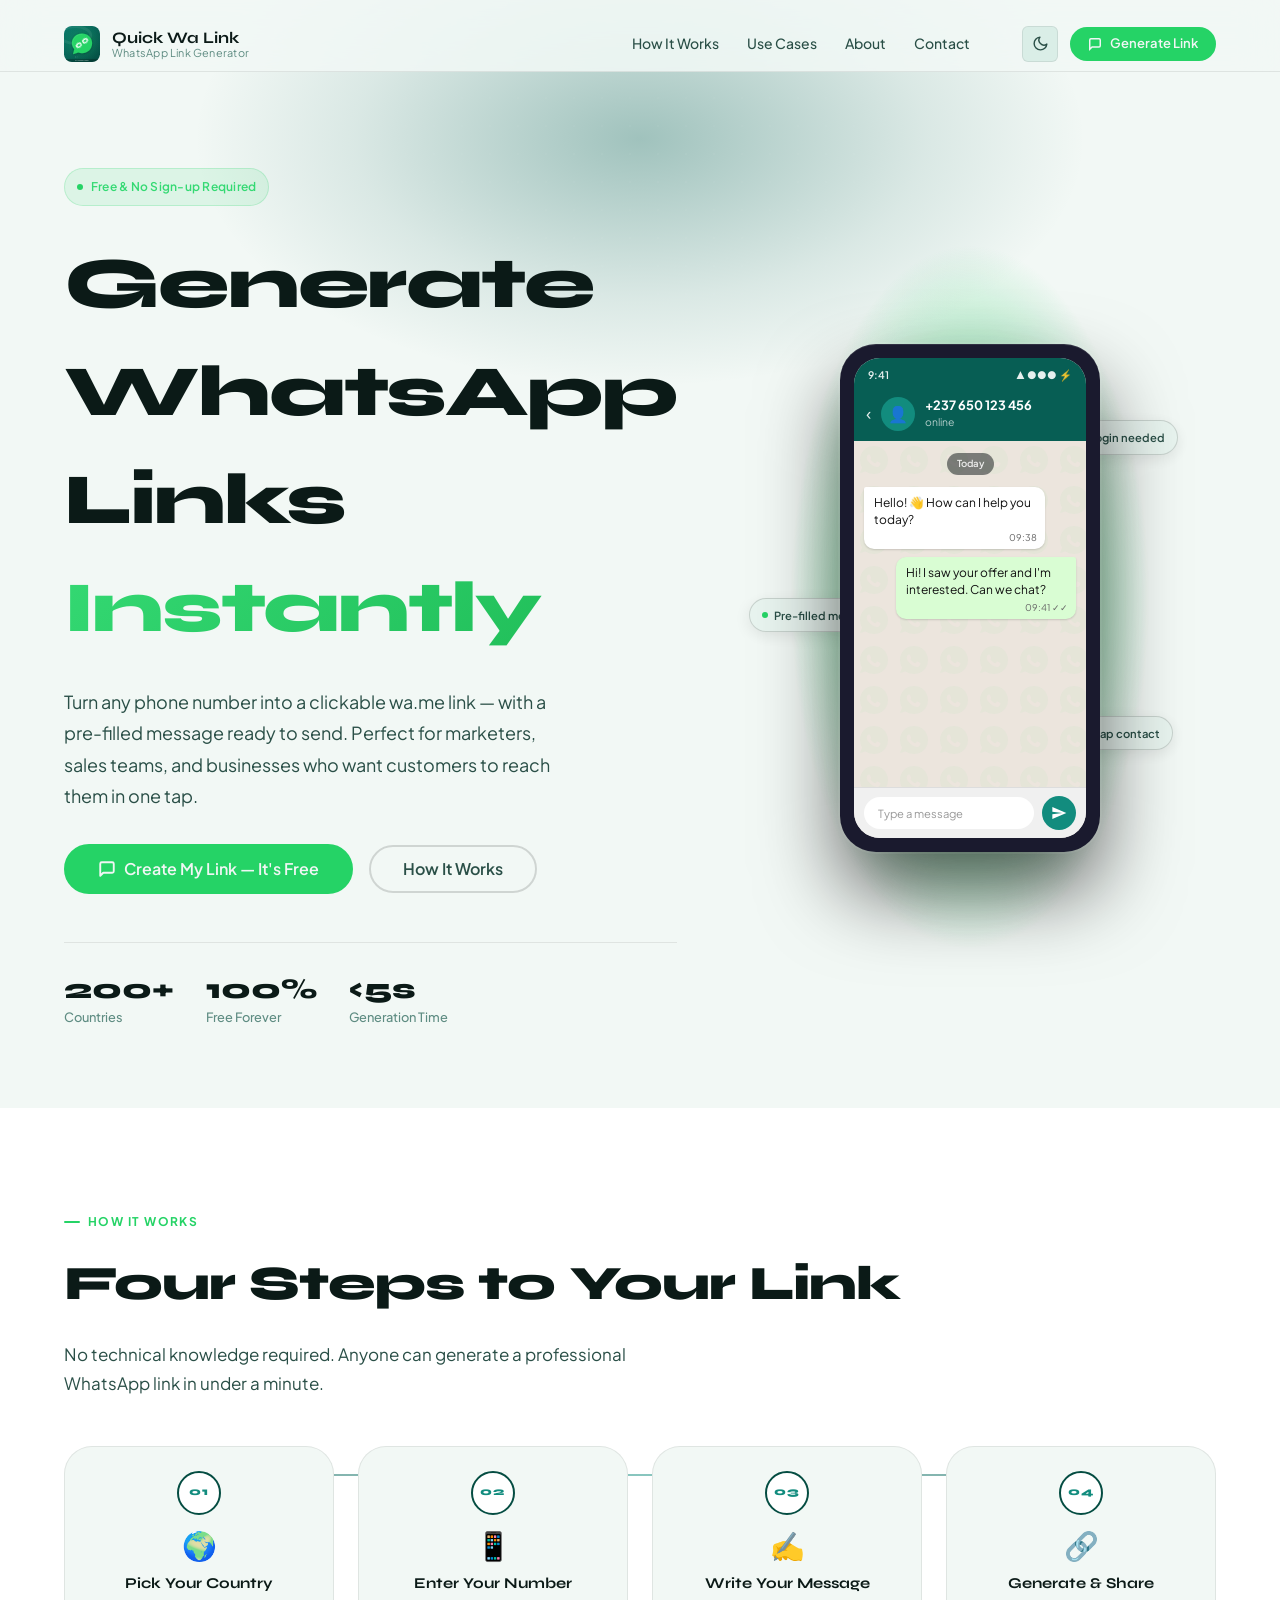
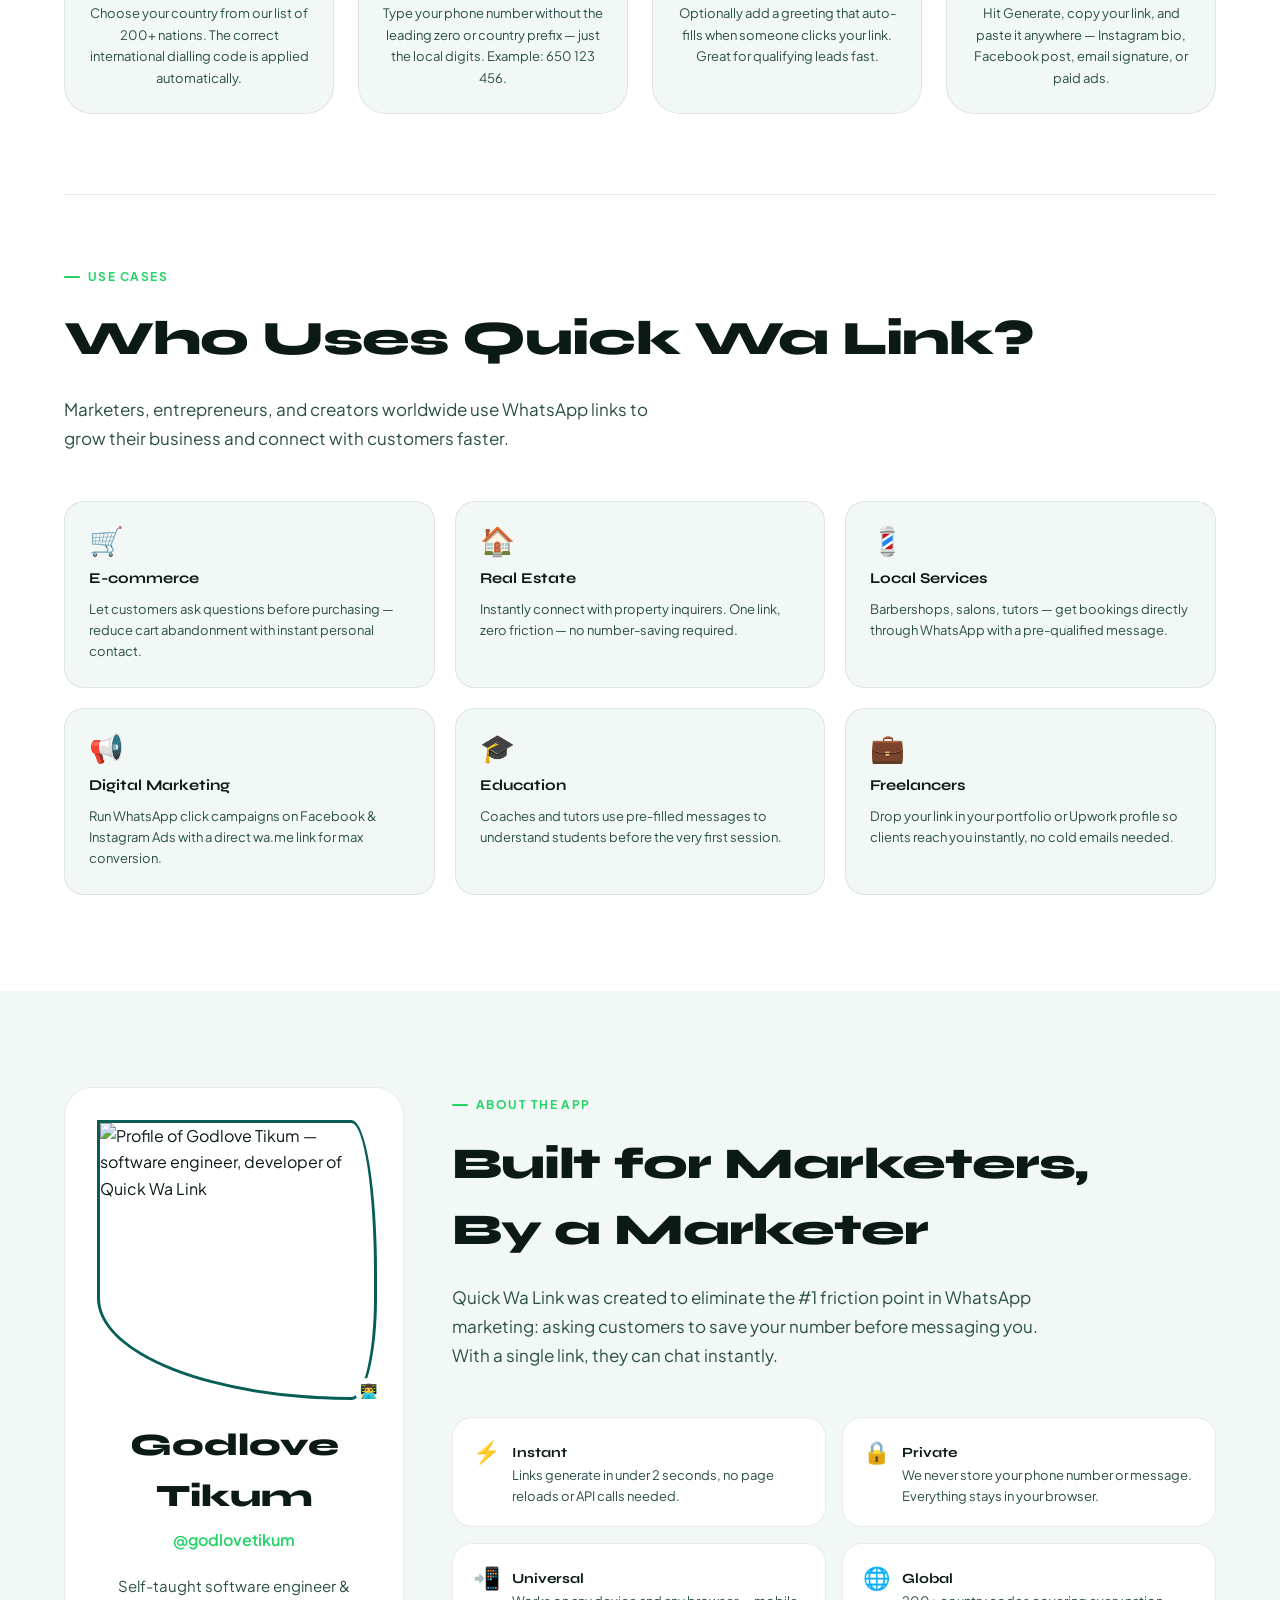
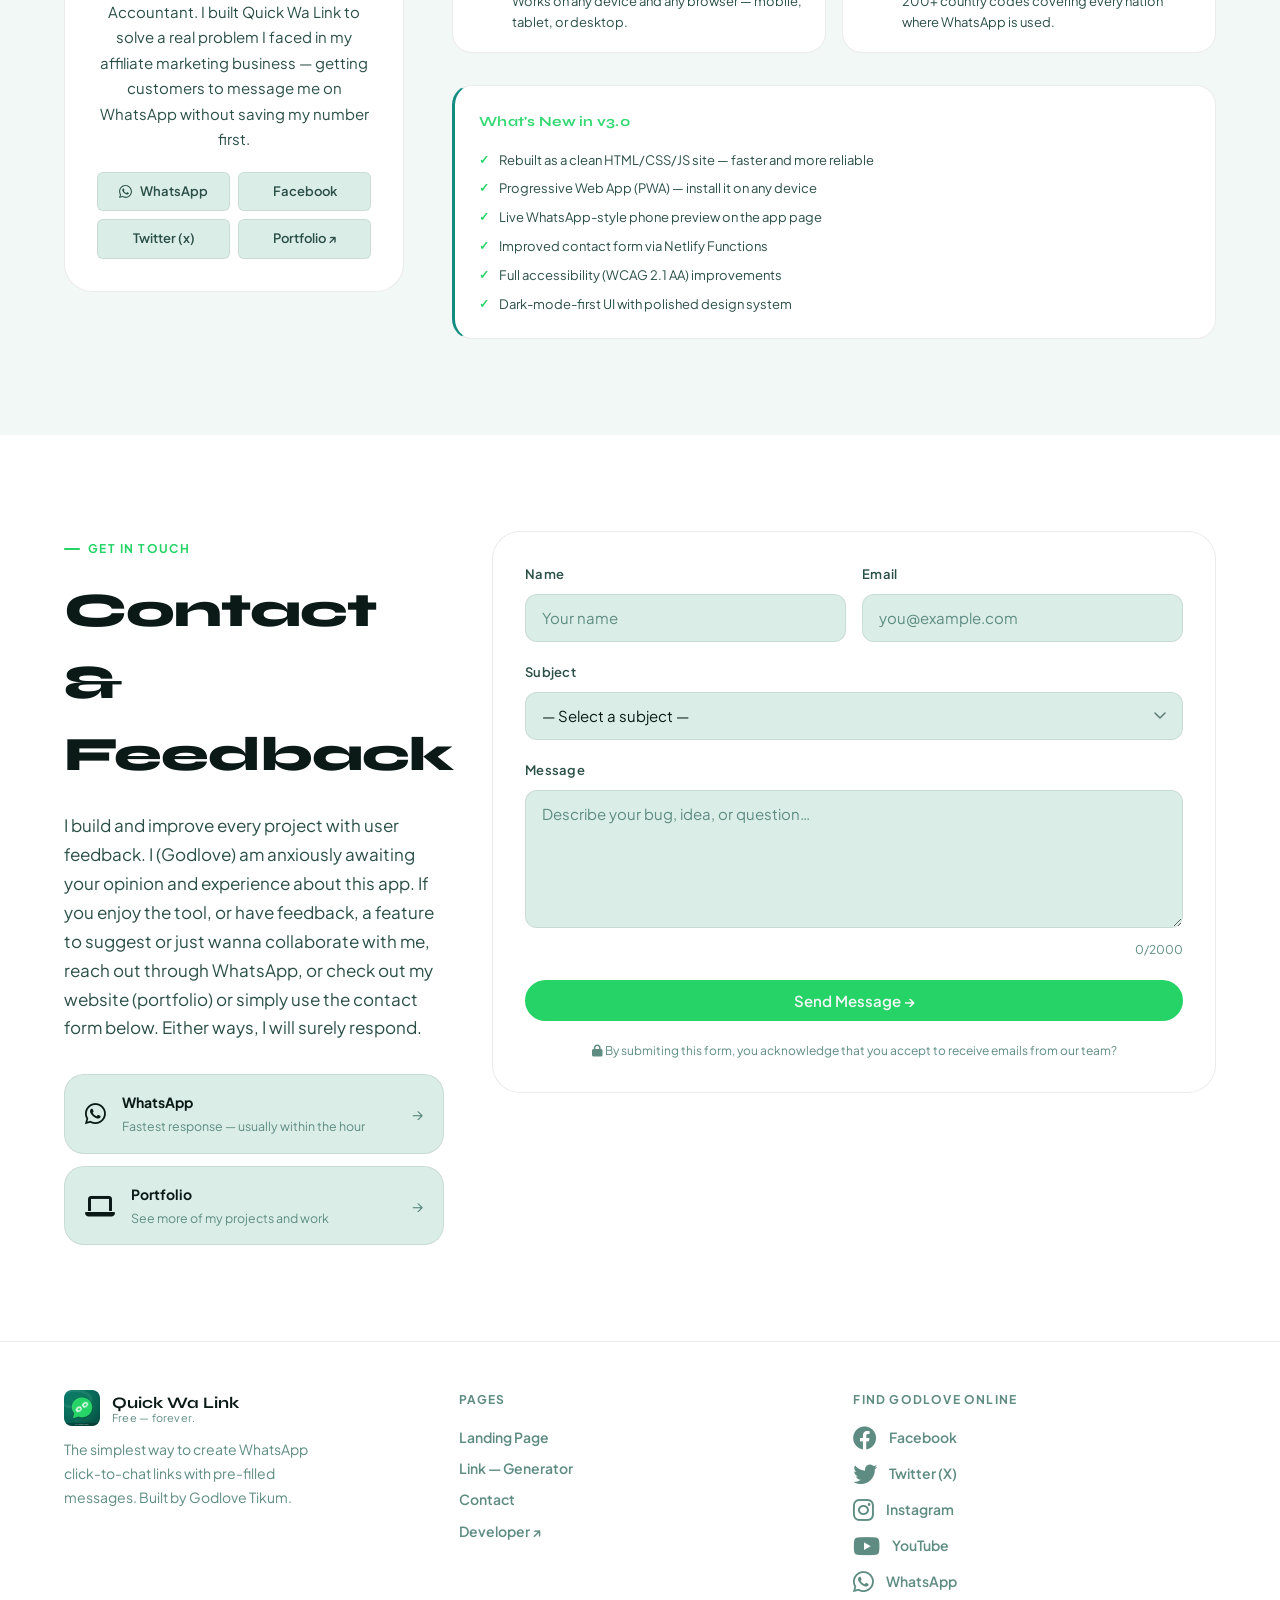
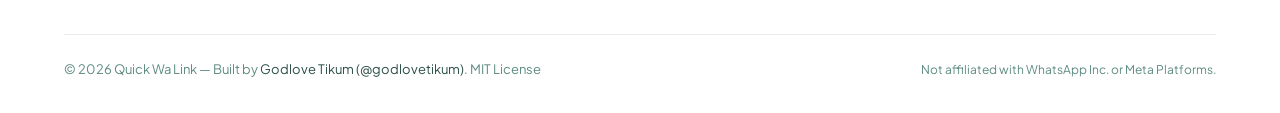
==== commit c440fe6e: "Cleaned up urls and configured server for contact form submission" ====
--- a/index.html
+++ b/index.html
@@ -32,7 +32,7 @@
   <meta name="twitter:title"       content="Quick Wa Link — Free WhatsApp Link Generator" />
   <meta name="twitter:description" content="Create clickable WhatsApp links with pre-filled messages. Share in bios, ads, posts. Free, instant, no account needed." />
   <meta name="twitter:image"       content="https://quickwalink.netlify.app/assets/images/og-image.png" />
-  <meta name="twitter:creator"     content="@godlovtikum" />
+  <meta name="twitter:creator"     content="@godlovetikum" />
 
   <!-- PWA -->
   <link rel="manifest" href="/manifest.json" />
@@ -49,10 +49,10 @@
   <meta name="msapplication-config"     content="none" />
 
   <!-- Favicons -->
-  <link rel="icon" type="image/svg+xml"           href="/assets/icons/icon.svg" />
-  <link rel="icon" type="image/png" sizes="32x32" href="/assets/icons/icon-32.png" />
-  <link rel="icon" type="image/png" sizes="16x16" href="/assets/icons/icon-16.png" />
-  <link rel="shortcut icon" type="image/png"      href="/assets/icons/icon-32.png" />
+  <link rel="icon" type="image/svg+xml" href="/assets/icons/icon.svg" />
+  <link rel="icon" type="image/png" href="/assets/icons/quick-wa-link-logo.png" />
+  <link rel="shortcut icon" type="image/png" href="/assets/icons/quick-wa-link-logo.png" />
+  <link rel="apple-touch-icon" href="/assets/icons/quick-wa-link-logo.png" />
 
   <!-- Theme: run before stylesheets to prevent light/dark flash -->
   <script>
@@ -136,7 +136,7 @@
               <path d="M21 12.79A9 9 0 1111.21 3 7 7 0 0021 12.79z"/>
             </svg>
           </button>
-          <a href="/dashboard/" class="btn btn-primary btn-sm">
+          <a href="/create/" class="btn btn-primary btn-sm">
             <svg width="14" height="14" viewBox="0 0 24 24" fill="none" stroke="currentColor" stroke-width="2.5" stroke-linecap="round" aria-hidden="true">
               <path d="M21 15a2 2 0 01-2 2H7l-4 4V5a2 2 0 012-2h14a2 2 0 012 2z"/>
             </svg>
@@ -165,7 +165,7 @@
       <a href="#about"       class="mobile-nav-link">About</a>
       <a href="#contact"     class="mobile-nav-link">Contact</a>
     </div>
-    <a href="/dashboard/" class="btn btn-primary btn-full">
+    <a href="/create/" class="btn btn-primary btn-full">
       Generate My Link →
     </a>
   </nav>
@@ -199,7 +199,7 @@
             </p>
 
             <div class="hero-actions reveal reveal-delay-3">
-              <a href="/dashboard/" class="btn btn-primary btn-lg">
+              <a href="/create/" class="btn btn-primary btn-lg">
                 <svg width="18" height="18" viewBox="0 0 24 24" fill="none" stroke="currentColor" stroke-width="2.5" stroke-linecap="round" stroke-linejoin="round" aria-hidden="true">
                   <path d="M21 15a2 2 0 01-2 2H7l-4 4V5a2 2 0 012-2h14a2 2 0 012 2z"/>
                 </svg>
@@ -447,7 +447,7 @@
                   Facebook
                 </a>
 
-                <a href="https://x.com/Godlovtikum" target="_blank" rel="noopener noreferrer" class="dev-social-btn" role="listitem" aria-label="Godlove on Twitter">
+                <a href="https://x.com/Godlovetikum" target="_blank" rel="noopener noreferrer" class="dev-social-btn" role="listitem" aria-label="Godlove on Twitter">
                   Twitter (x)
                 </a>
 
@@ -540,7 +540,7 @@
             </p>
             <div class="success-actions">
               <a href="https://facebook.com/godlovetikum101" target="_blank" rel="noopener noreferrer" class="btn btn-secondary">Facebook</a>
-              <a href="https://x.com/Godlovtikum"   target="_blank" rel="noopener noreferrer" class="btn btn-secondary">Twitter (x)</a>
+              <a href="https://x.com/Godlovetikum"   target="_blank" rel="noopener noreferrer" class="btn btn-secondary">Twitter (x)</a>
               <button class="btn btn-primary" id="sendAnotherBtn" type="button">Send Another Message</button>
             </div>
           </div>
@@ -686,25 +686,23 @@
       <div class="footer-grid">
 
         <div class="footer-brand">
-          <a href="/" class="header-brand" aria-label="Quick Wa Link">
+          <a href="/" class="header-brand" aria-label="Quick Wa Link — Home">
             <img src="/assets/icons/icon.svg" alt="" class="brand-icon" width="36" height="36" aria-hidden="true" />
             <div class="brand-text">
               <span class="brand-name">Quick Wa Link</span>
               <span class="brand-tagline">Free — forever.</span>
             </div>
           </a>
-          <p>The simplest way to create WhatsApp click-to-chat links with pre-filled messages.</p>
+          <p>The simplest way to create WhatsApp click-to-chat links with pre-filled messages. Built by Godlove Tikum.</p>
         </div>
 
         <nav aria-label="Footer navigation">
-          <p class="footer-nav-title">Navigation</p>
+          <p class="footer-nav-title">Pages</p>
           <ul class="footer-nav-list">
-            <li><a href="/dashboard/"   class="footer-nav-link">Generate Link</a></li>
-            <li><a href="#howItWorks" class="footer-nav-link">How It Works</a></li>
-            <li><a href="#useCases"   class="footer-nav-link">Use Cases</a></li>
-            <li><a href="#about"      class="footer-nav-link">About</a></li>
-            <li><a href="#contact"    class="footer-nav-link">Contact</a></li>
-            <li><a href="https://godlovetikum.netlify.app" target="_blank"  class="footer-nav-link">Developer ↗</a></li>
+            <li><a href="/"        class="footer-nav-link">Landing Page</a></li>
+            <li><a href="#generatorForm" class="footer-nav-link">Link — Generator</a></li>
+            <li><a href="/#contact"   class="footer-nav-link">Contact</a></li>
+            <li><a href="https://godlovetikum.netlify.app" target="_blank" rel="noopener" class="footer-nav-link">Developer ↗</a></li>
           </ul>
         </nav>
 
@@ -715,60 +713,54 @@
               <a href="https://facebook.com/godlovetikum101"  
                 target="_blank" rel="noopener noreferrer" 
                 class="footer-social-link" aria-label="Facebook">
-                <i class="fab fa-facebook" aria-hidden="true"></i>
+                <i class="fab fa-facebook" aria-hidden="true"></i> Facebook 
               </a>
             </li>
             <li>
               <a href="https://x.com/@godlovetikum"    
                 target="_blank" rel="noopener noreferrer" 
                 class="footer-social-link" aria-label="Twitter">
-                <i class="fab fa-twitter" aria-hidden="true"></i>
+                <i class="fab fa-twitter" aria-hidden="true"></i> Twitter (X)
               </a>
             </li>
             <li>
-              <a href="https://instagram.com/godlovtikum" 
+              <a href="https://instagram.com/godlovetikum" 
                 target="_blank" rel="noopener noreferrer"
                 class="footer-social-link" aria-label="Instagram">
-                <i class="fab fa-instagram" aria-hidden="true"></i>
+                <i class="fab fa-instagram" aria-hidden="true"></i> Instagram 
                 </a>
             </li>
             <li>
-              <a href="https://youtube.com/@godlovtikum"  
+              <a href="https://youtube.com/@godlovetikum"  
                 target="_blank" rel="noopener noreferrer" 
                 class="footer-social-link" aria-label="YouTube">
-                <i class="fab fa-youtube" aria-hidden="true"></i>
+                <i class="fab fa-youtube" aria-hidden="true"></i> YouTube 
                 </a>
             </li>
             <li>
               <a href="https://wa.me/237654841420"
                 target="_blank" rel="noopener noreferrer" 
                 class="footer-social-link" aria-label="WhatsApp">
-                  <i class="fab fa-whatsapp" aria-hidden="true"></i>
+                  <i class="fab fa-whatsapp" aria-hidden="true"></i> WhatsApp
                 </a>
             </li>
           </ul>
         </div>
 
       </div>
-        <div class="footer_meta">
-            <a href="/llms.txt"    class="footer_meta_link" rel="nofollow">llms.txt</a>
-            <a href="/sitemap.xml" class="footer_meta_link" rel="nofollow">Sitemap</a>
-            <a href="/robots.txt"  class="footer_meta_link" rel="nofollow">robots.txt</a>
-        </div>
-        <a href="/llms.txt" class="footer_crawler" aria-hidden="true" tabindex="-1">llms.txt</a>
 
       <div class="footer-bottom">
         <p class="footer-copy">
           &copy; <span id="footerYear">2026</span> Quick Wa Link &mdash; Built by
-          <a href="https://godlovetikum.netlify.app" target="_blank" rel="noopener">Godlove Tikum (@godlovtikum)</a>.
-          MIT License.
+          <a href="https://godlovetikum.netlify.app" target="_blank" rel="noopener">Godlove Tikum (@godlovetikum)</a>.
+          MIT License        <div>
+
         </p>
-        <p class="footer-disclaimer">
-          Not affiliated with WhatsApp Inc. or Meta Platforms.
-        </p>
+        <p class="footer-disclaimer">Not affiliated with WhatsApp Inc. or Meta Platforms.</p>
       </div>
     </div>
   </footer>
+  <div class="toast-region" id="toastRegion" aria-live="polite" role="status" aria-atomic="false"></div>
 
   <!-- Scripts — load last, content already in DOM -->
   <script src="/assets/js/shared.js"></script>
@@ -777,9 +769,6 @@
     const footerYearEl = document.getElementById('footerYear');
     if (footerYearEl) footerYearEl.textContent = new Date().getFullYear();
     new window.QWL.ThemeManager();
-    new window.QWL.SiteHeader();
-    new window.QWL.ScrollReveal();
-    new window.QWL.ServiceWorkerManager();
   </script>
 
 </body>
--- a/assets/css/main.css
+++ b/assets/css/main.css
@@ -414,6 +414,7 @@
   transition: color var(--transition-fast), background var(--transition-fast);
 }
 
+.mobile-nav-link.active,
 .mobile-nav-link:hover, .mobile-nav-link:focus {
   color: var(--text-primary);
   background: var(--surface-1);
@@ -667,8 +668,8 @@
 
 /* ── Toast Notifications ─────────────────────────────────── */
 .toast-region {
-  position: absolute;
-  margin-top: var(--space-6);
+  position: fixed;
+  top: var(--space-6);
   right: var(--space-6);
   z-index: 9999;
   display: flex;
@@ -709,14 +710,6 @@
   margin-top: 1px;
 }
 
-.toast-success .toast-icon { background: rgba(37, 211, 102, 0.65); color: var(--green-400); }
-.toast-error   .toast-icon { background: rgba(255, 107, 107, 0.65); color: #ff6b6b; }
-.toast-info    .toast-icon { background: rgba(96, 165, 250, 0.65); color: #60a5fa; }
-
-.toast-success { border-color: rgba(37, 211, 102, 0.62); }
-.toast-error   { border-color: rgba(255, 107, 107, 0.6); }
-.toast-info    { border-color: rgba(96, 165, 250, 0.62); }
-
 .toast-message {
   font-size: 0.875rem;
   font-weight: 500;
@@ -724,6 +717,18 @@
   line-height: 1.5;
 }
 
+.toast-success .toast-icon { background: rgba(37, 211, 102, 0.65); color: var(--green-400); }
+.toast-error   .toast-icon { background: rgba(255, 107, 107, 0.65); color: #ff6b6b; }
+.toast-info    .toast-icon { background: rgba(96, 165, 250, 0.65); color: #60a5fa; }
+
+.toast-success { border-color: rgba(37, 211, 102, 0.62); }
+.toast-error   { border-color: rgba(255, 107, 107, 0.6); }
+.toast-info    { border-color: rgba(96, 165, 250, 0.62); }
+
+.toast-success .toast-message { color: rgba(37, 211, 102, 0.9); }
+.toast-error  .toast-message { color: rgba(255, 107, 107, 0.9); }
+.toast-info    .toast-message { color: rgba(96, 165, 250, 0.9); }
+
 @keyframes toastIn {
   from { opacity: 0; transform: translateX(20px) scale(0.95); }
   to   { opacity: 1; transform: translateX(0) scale(1); }
@@ -731,7 +736,7 @@
 
 @keyframes toastOut {
   from { opacity: 1; transform: translateX(0) scale(1); }
-  to   { opacity: 0; transform: translateX(20px) scale(0.9); }
+  to   { opacity: 0; transform: translateX(20px) scale(0.9);}
 }
 
 /* ── Badge / Chip ────────────────────────────────────────── */
@@ -799,38 +804,28 @@
   gap: var(--space-2);
 }
 
+.footer-social-link,
 .footer-nav-link {
+  display: flex;
+  gap: 0.72rem;
   font-size: 0.875rem;
-  color: var(--text-secondary);
+  font-weight: 600;
+  color: var(--text-muted);
   transition: color var(--transition-fast);
 }
 
+.footer-social-link:hover,
 .footer-nav-link:hover { color: var(--green-400); }
 
 .footer-social-list {
   display: flex;
+  flex-direction: column;
   gap: var(--space-3);
-  flex-wrap: wrap;
-}
+}
+
 
 .footer-social-link i {
-  display: flex;
-  align-items: center;
-  justify-content: center;
-  width: 36px;
-  height: 36px;
-  background: var(--surface-1);
-  border: 1px solid var(--border-subtle);
-  border-radius: var(--radius-sm);
-  color: var(--text-muted);
-  font-size: 1rem;
-  transition: background var(--transition-fast), color var(--transition-fast), border-color var(--transition-fast);
-}
-
-.footer-social-link i:hover {
-  background: var(--surface-2);
-  border-color: var(--border-mid);
-  color: var(--text-primary);
+  font-size: 1.5rem;
 }
 
 .footer_meta { display: flex; gap: 1.1rem; }
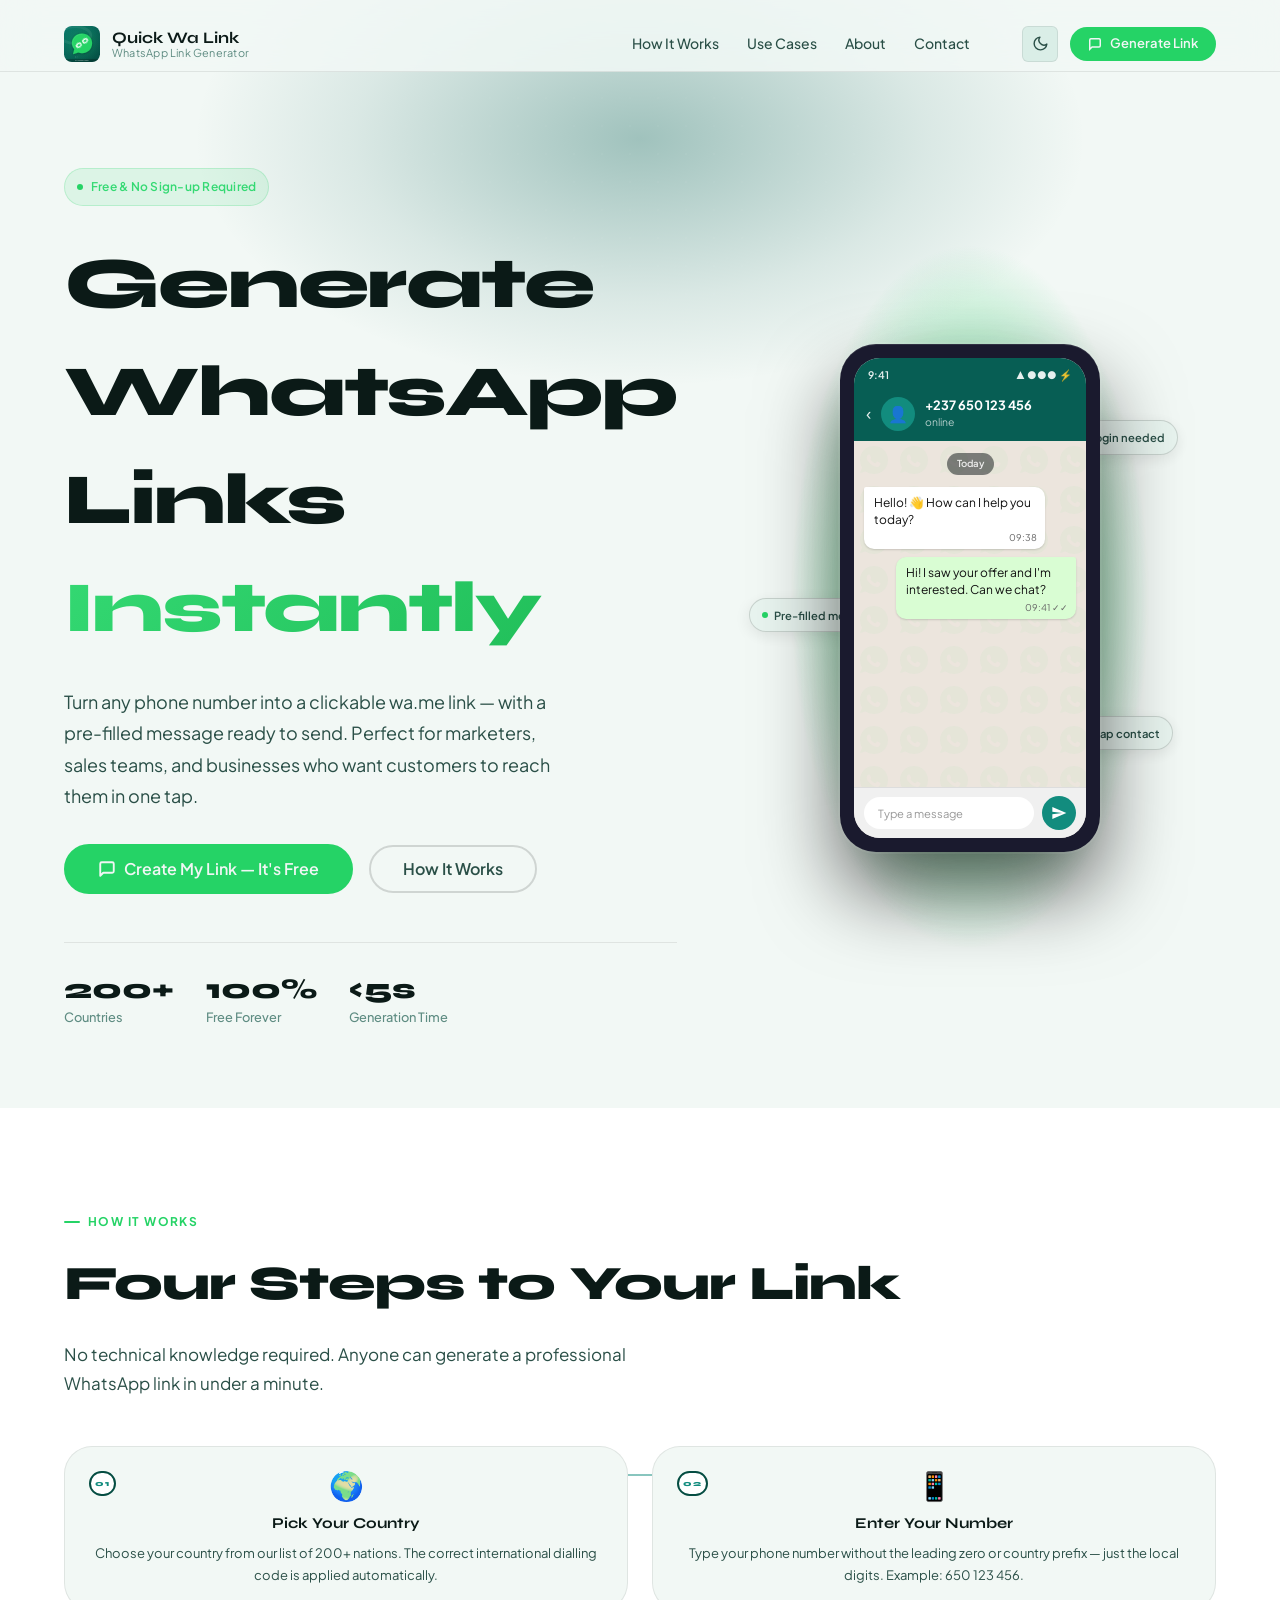
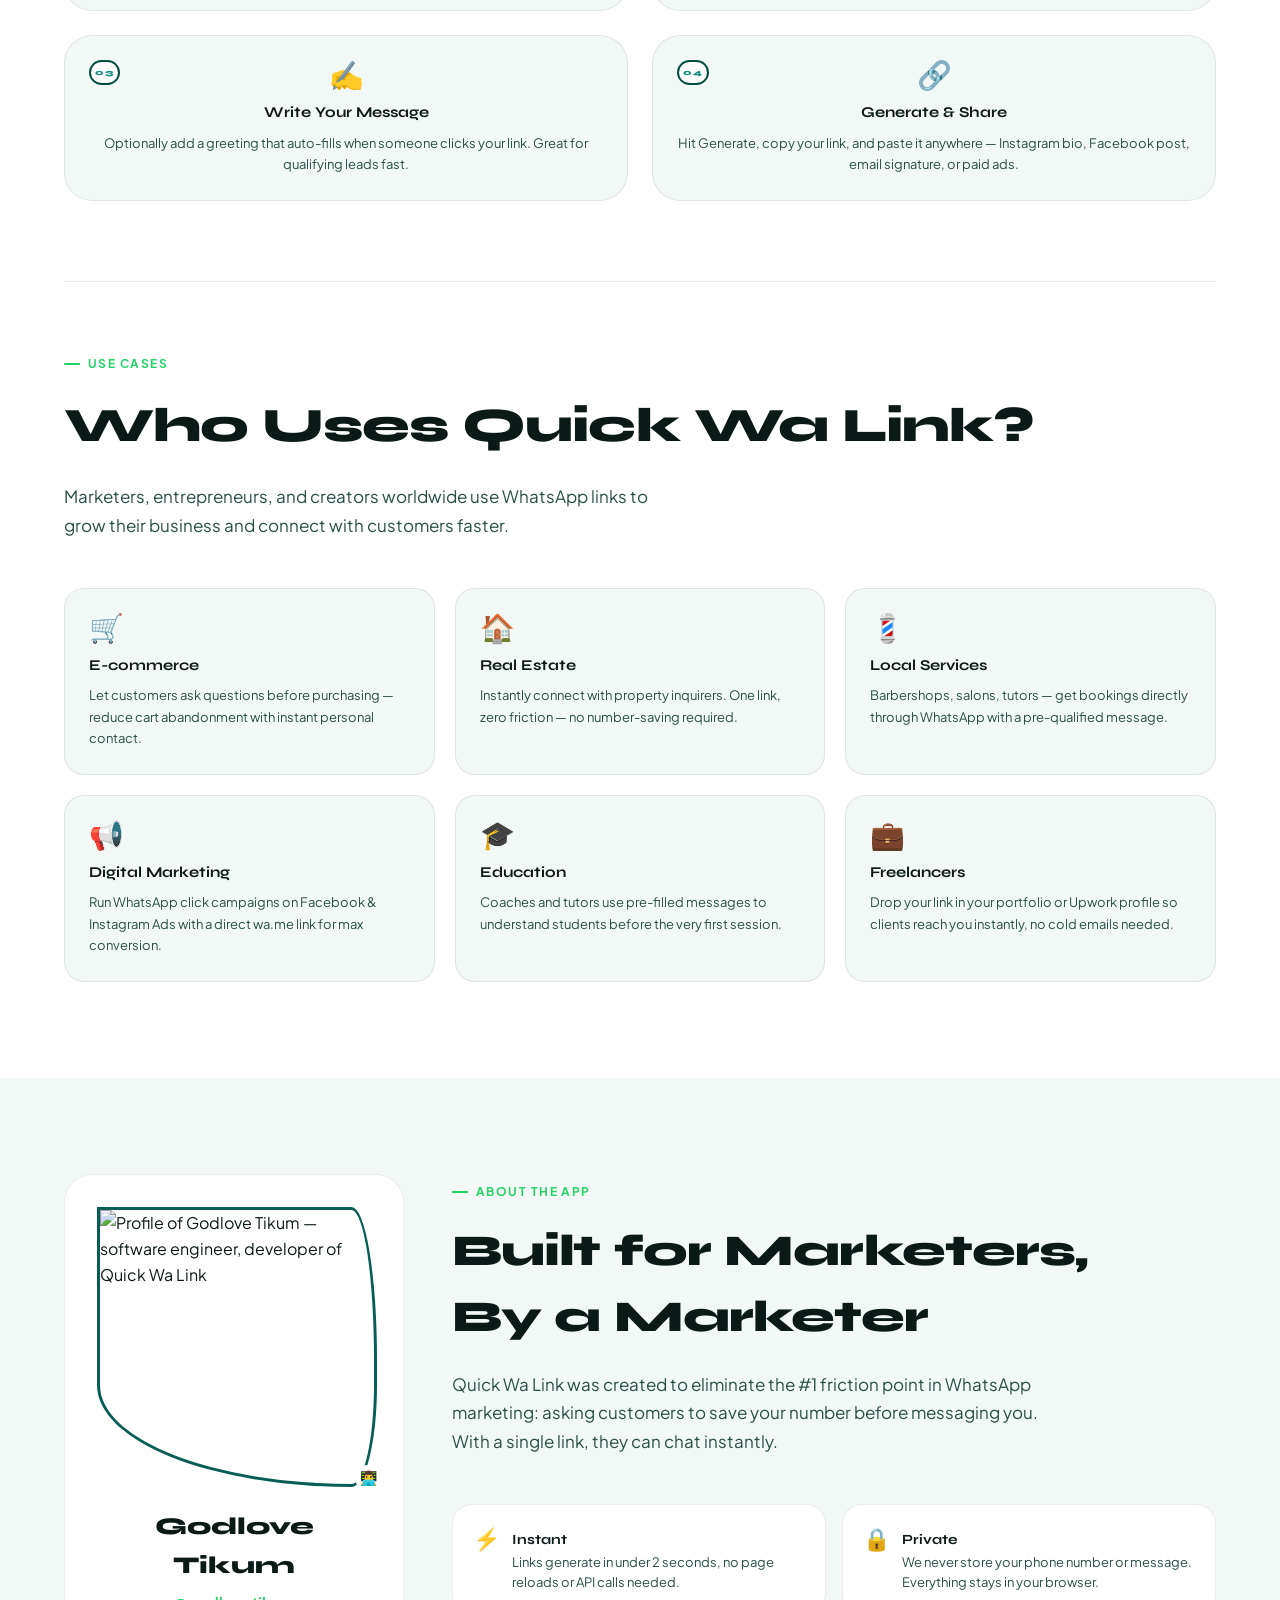
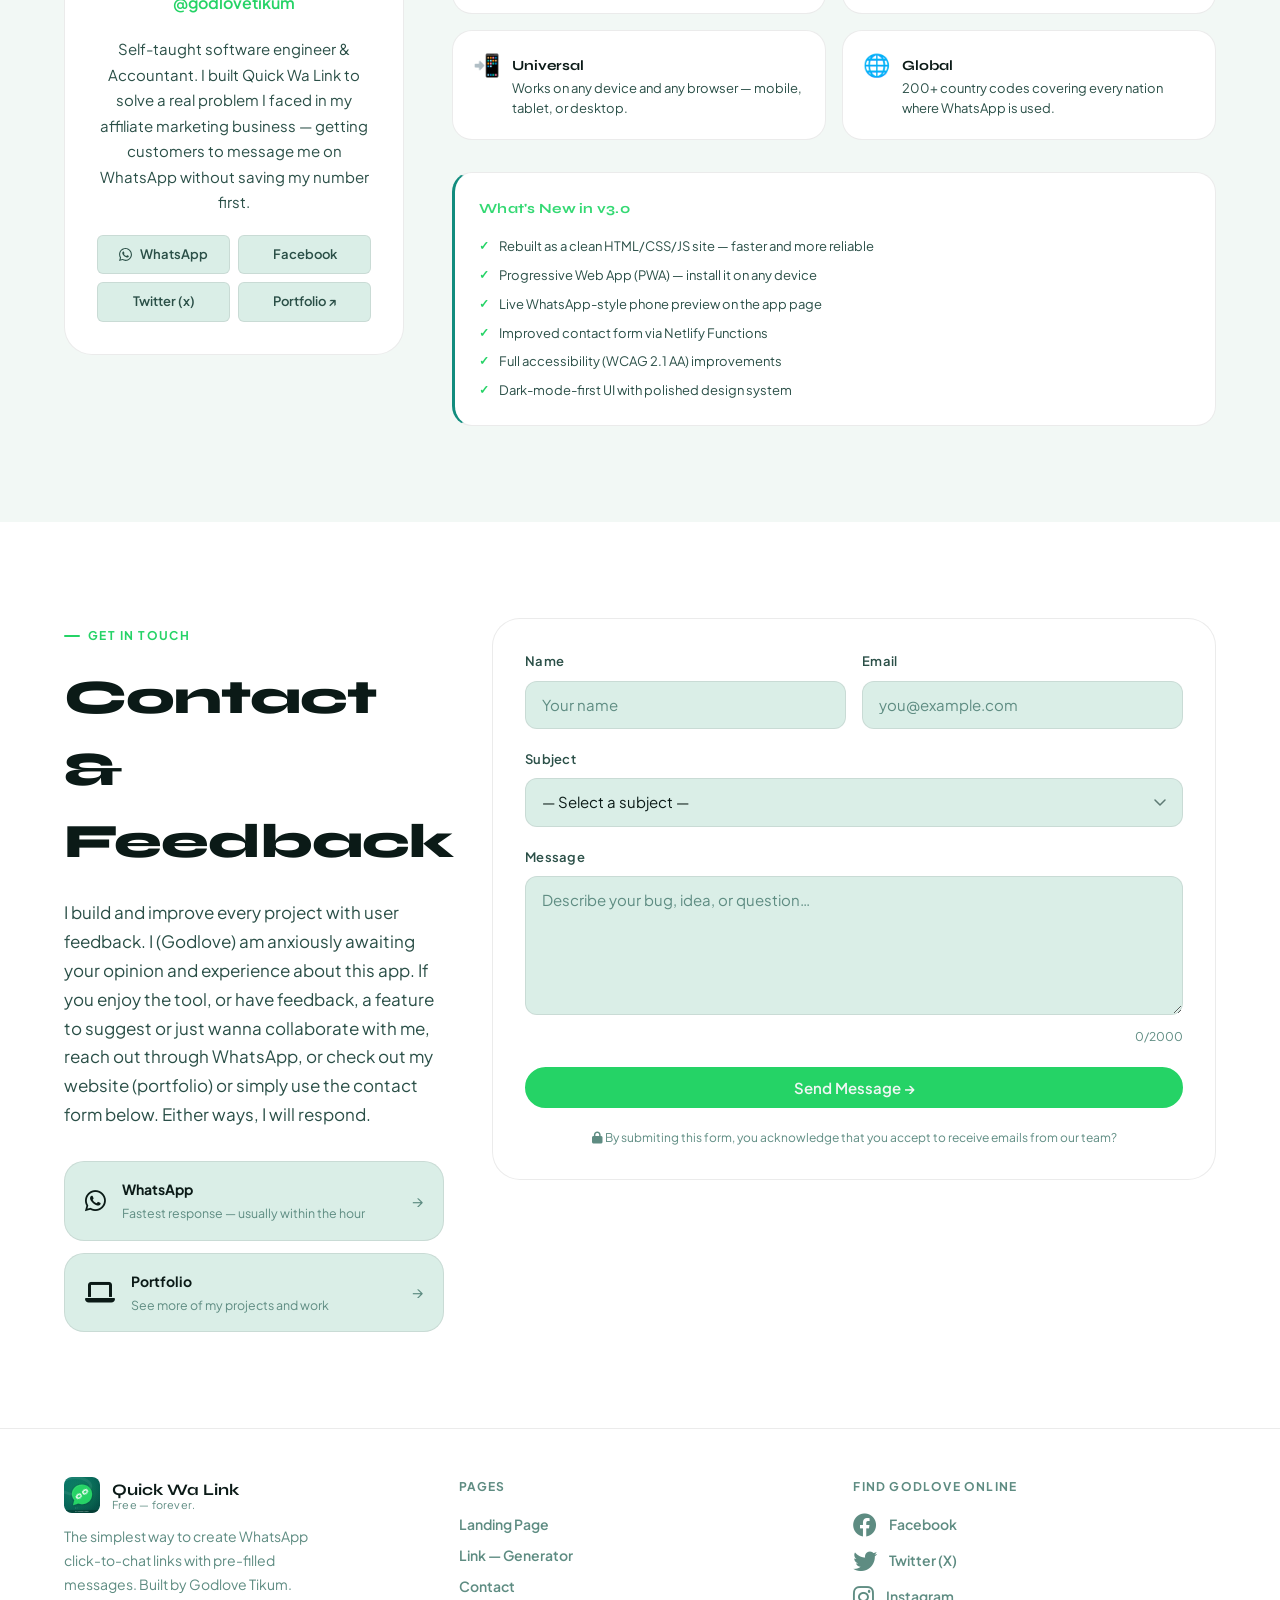
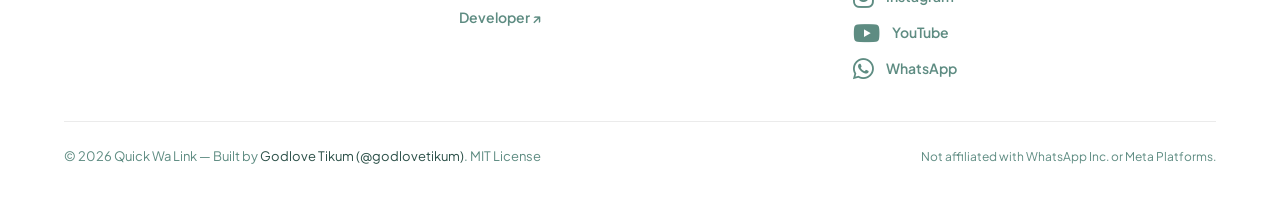
==== commit a3419b46: "Css refactoring for error state visuals" ====
--- a/index.html
+++ b/index.html
@@ -535,7 +535,7 @@
             <div class="success-icon" aria-hidden="true">✅</div>
             <h2 class="success-title">Message sent successfully!</h2>
             <p class="success-text">
-              Thank you for reaching out. Godlove will reply within 24 hours.
+              Thank you for reaching out. Expect a response within 24 hours.
               In the meantime, connect on socials below.
             </p>
             <div class="success-actions">
@@ -557,7 +557,7 @@
               <p class="section-subtitle contact-subtitle">
                 I build and improve every project with user feedback. I (Godlove) am anxiously awaiting your opinion and experience about this app.
                 If you enjoy the tool, or have feedback, a feature to suggest or just wanna collaborate with me, reach out through WhatsApp, 
-                or check out my website (portfolio) or simply use the contact form below. Either ways, I will surely respond.
+                or check out my website (portfolio) or simply use the contact form below. Either ways, I will respond.
               </p>
 
               <div class="contact-methods" role="list" aria-label="Contact methods">
--- a/assets/css/index.css
+++ b/assets/css/index.css
@@ -162,7 +162,7 @@
 
 .steps-grid {
   display: grid;
-  grid-template-columns: repeat(4, 1fr);
+  grid-template-columns: repeat(2, 1fr);
   gap: var(--space-6);
   position: relative;
   margin-bottom: var(--space-20);
@@ -200,15 +200,15 @@
 
 .step-number {
   font-family: var(--font-display);
-  font-size: 0.7rem;
+  font-size: 0.5rem;
   font-weight: 800;
   letter-spacing: 0.1em;
   color: var(--green-700);
   background: var(--bg-raised);
   border: 2px solid var(--green-900);
   border-radius: var(--radius-full);
-  width: 44px;
-  height: 44px;
+  padding: 4px;
+  position: absolute;
   display: flex;
   align-items: center;
   justify-content: center;
@@ -341,7 +341,7 @@
 
 .dev-name {
   font-family: var(--font-display);
-  font-size: 1.95rem;
+  font-size: 1.5rem;
   font-weight: 800;
   color: var(--text-primary);
   text-align: center;
